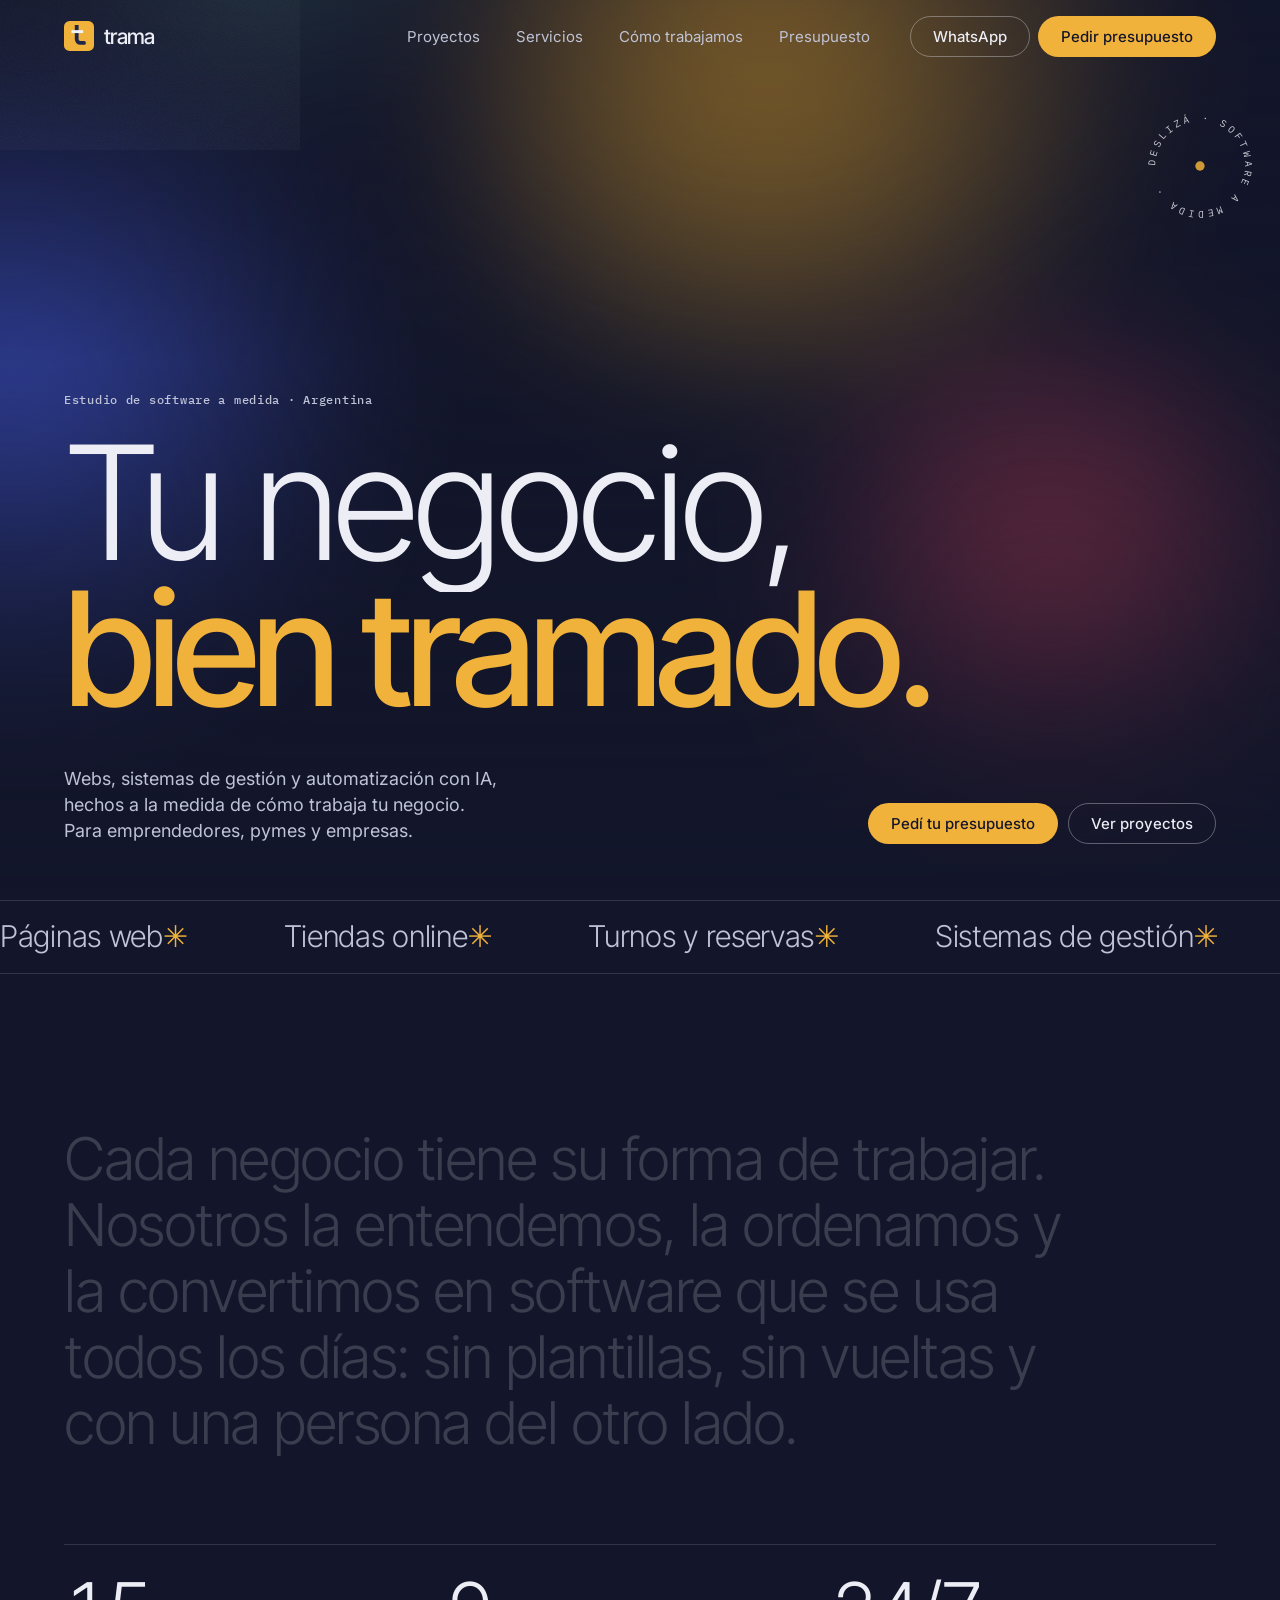
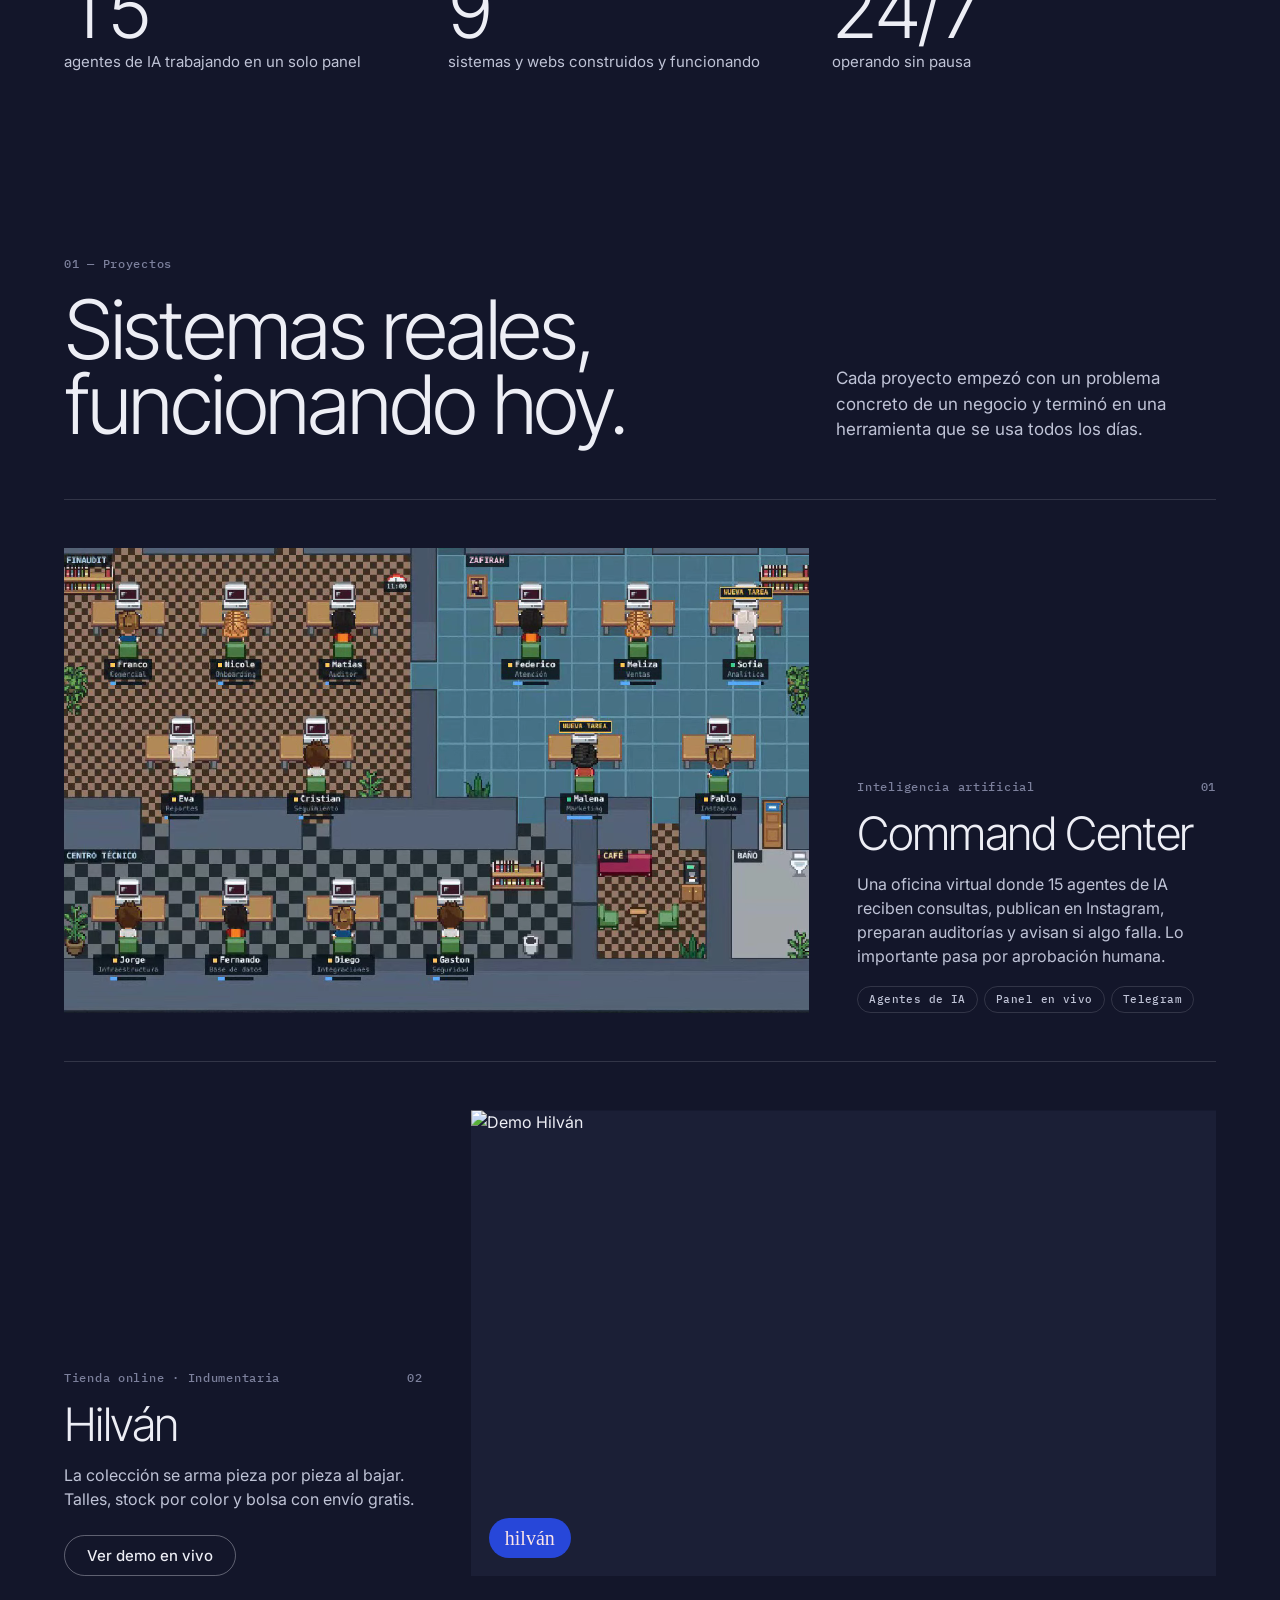
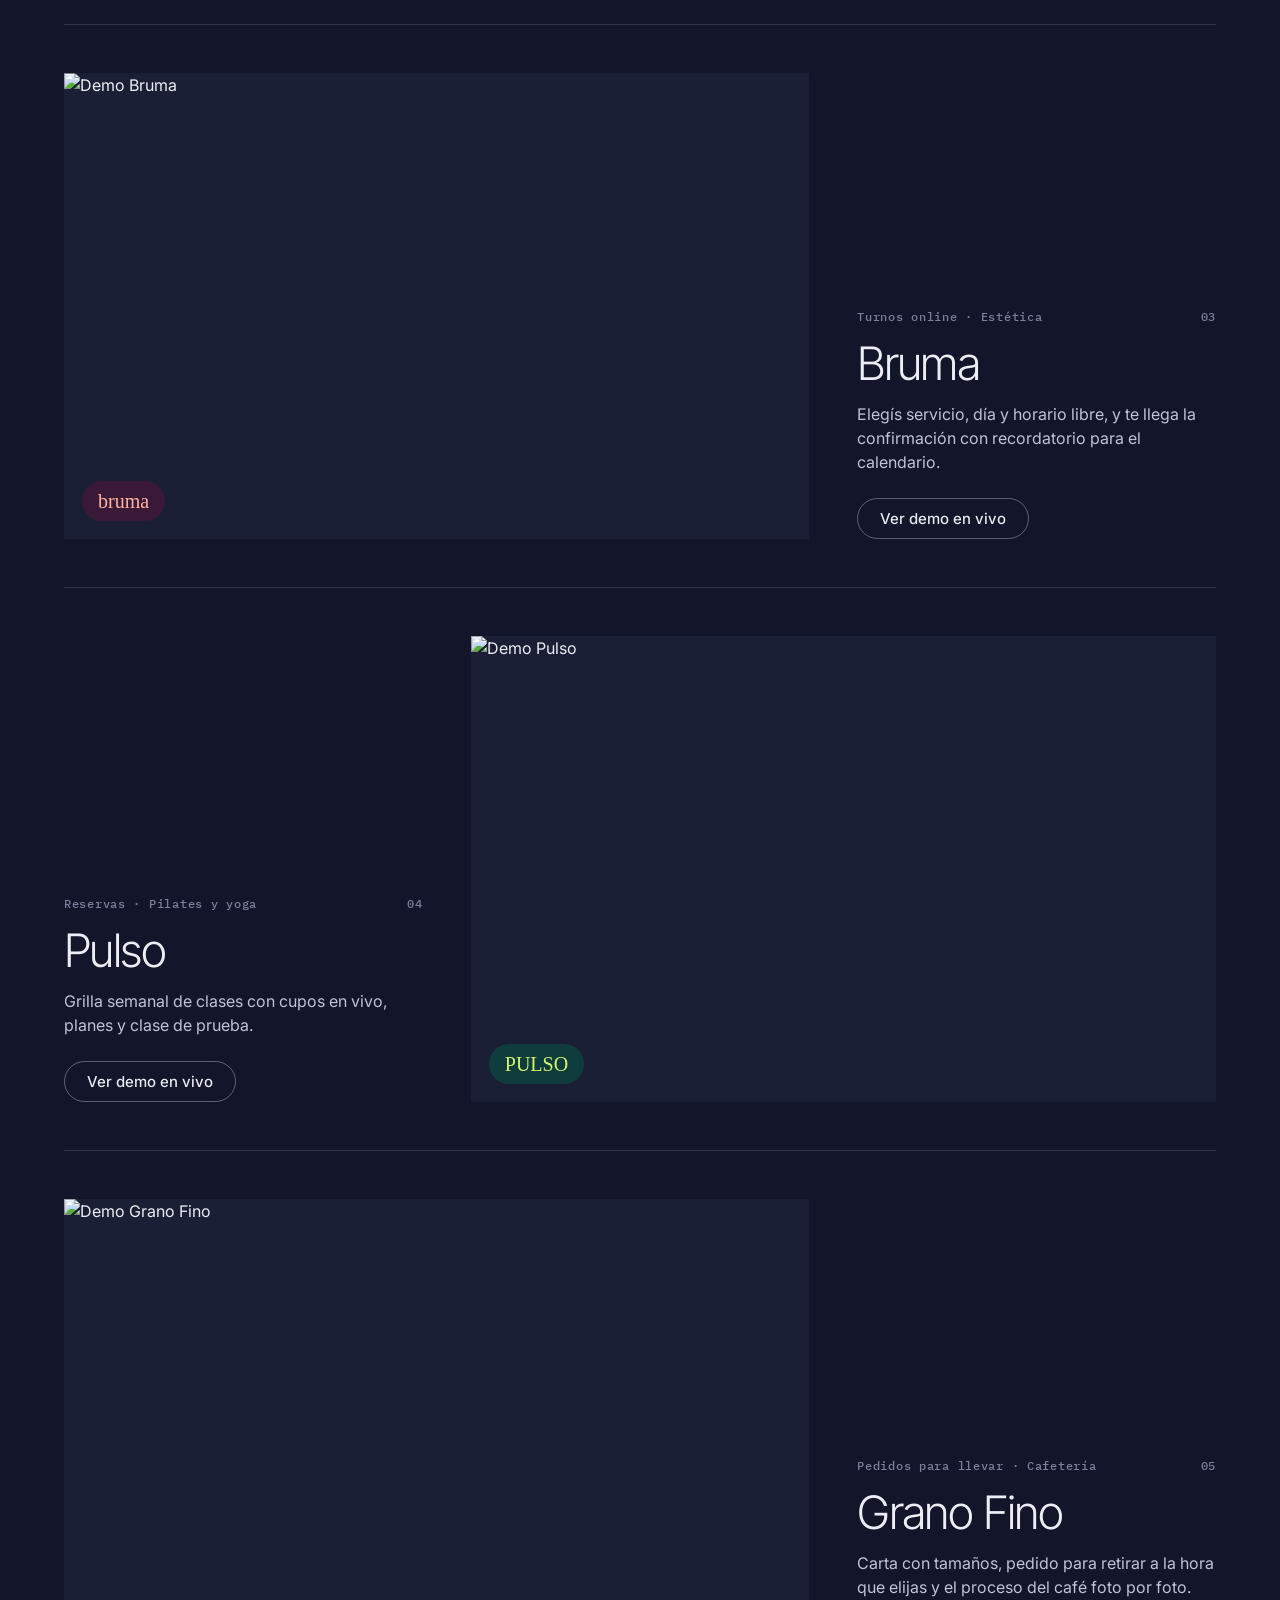
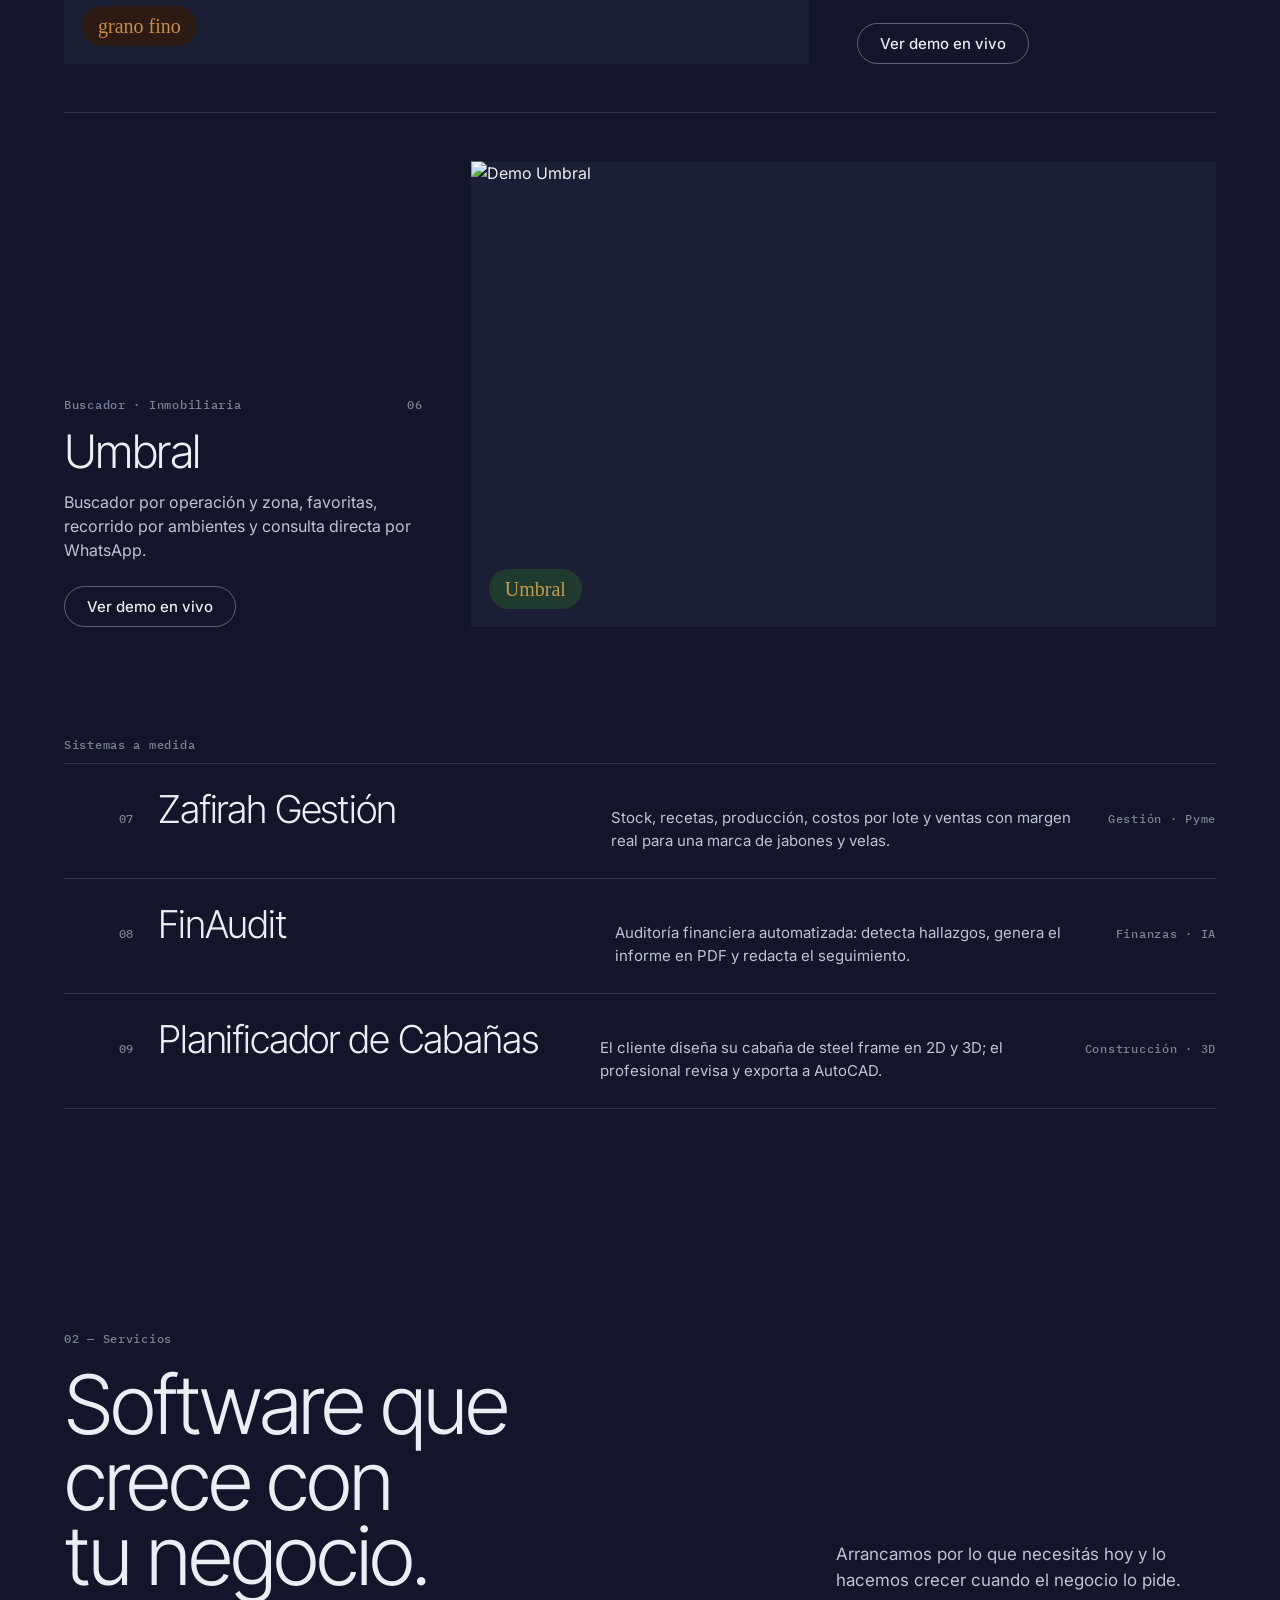
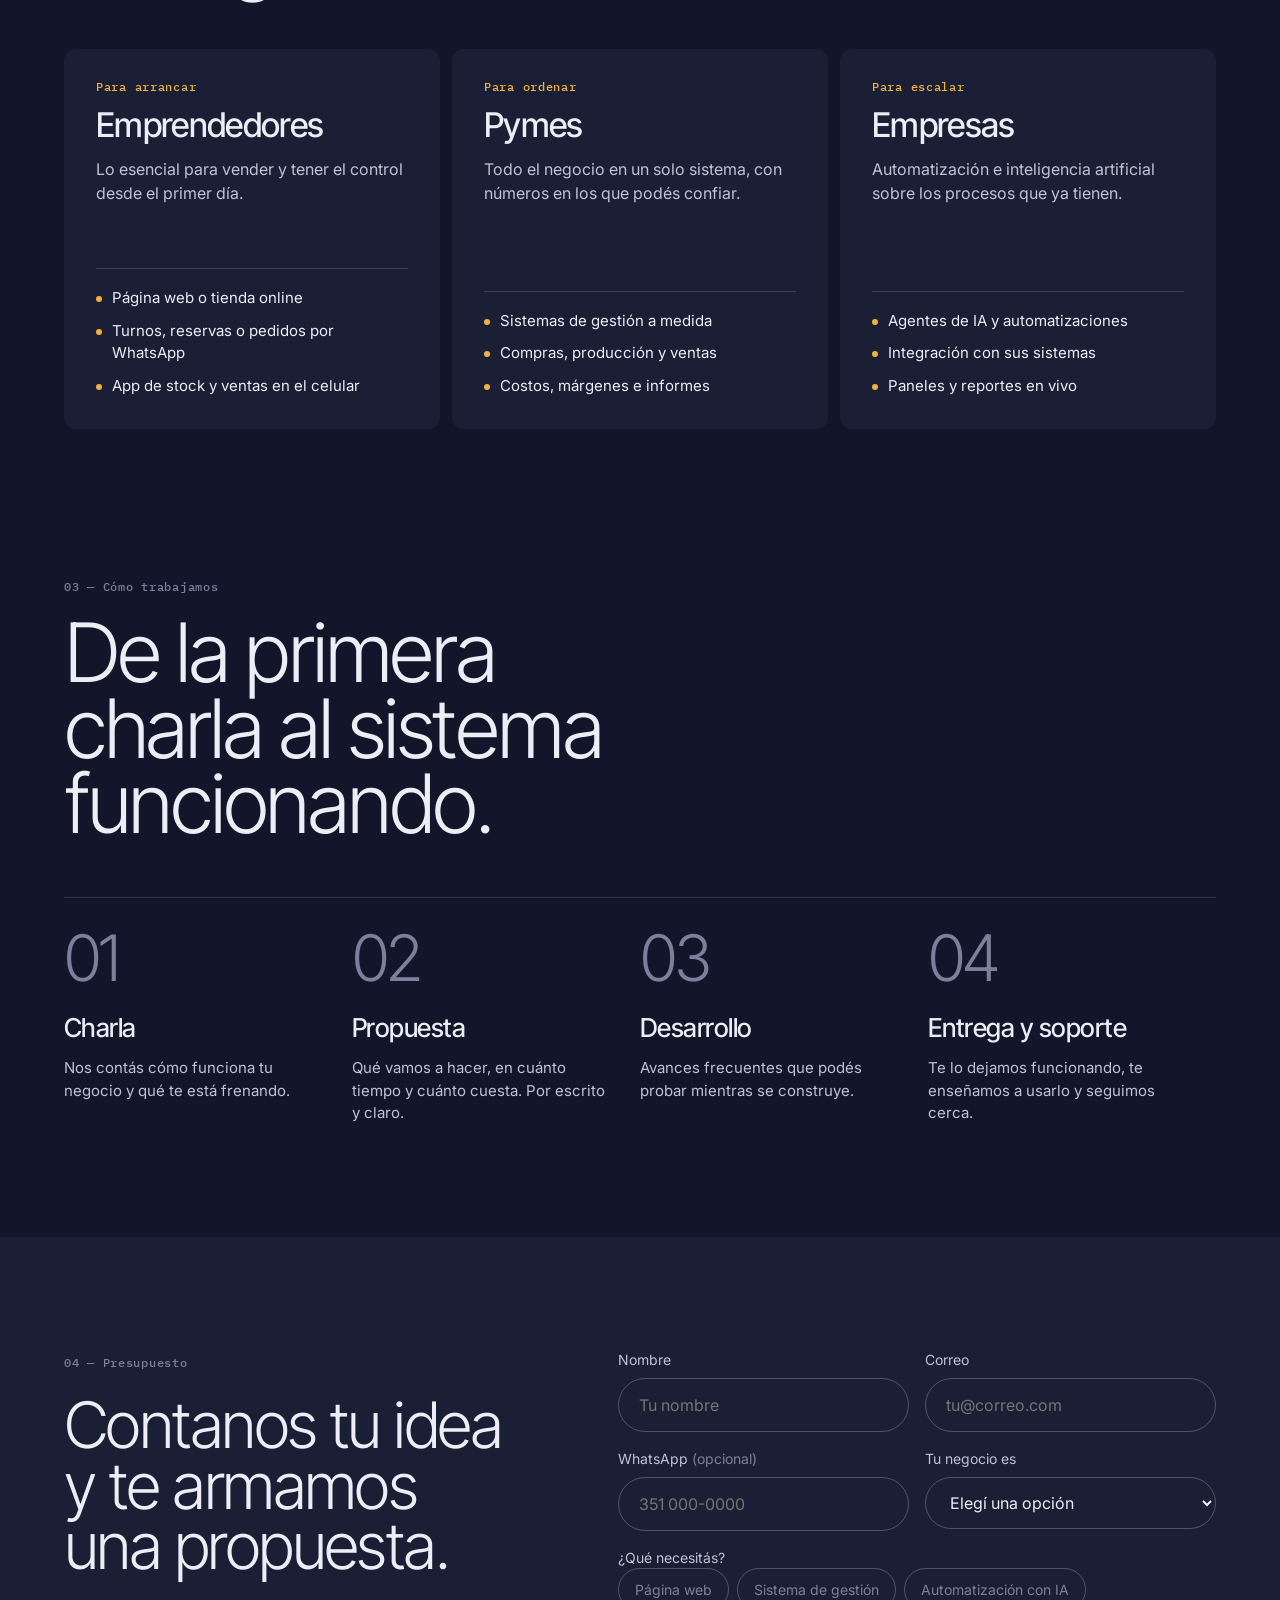
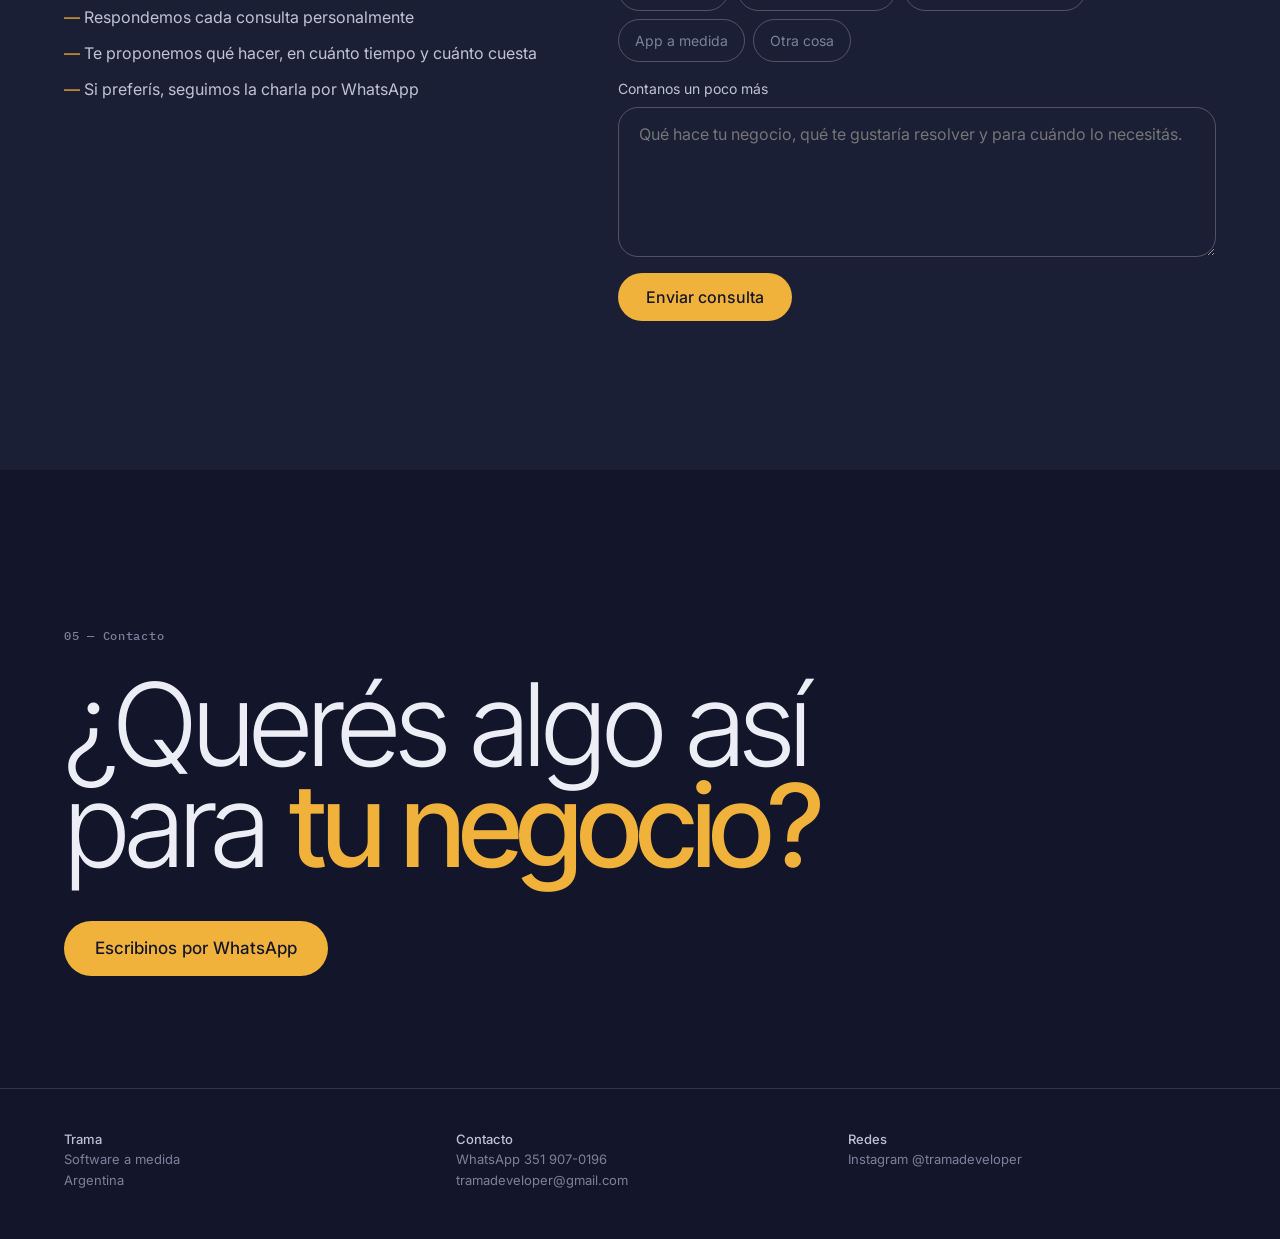
==== nueva/index.html @ 3abd878f "Vista previa del nuevo diseño en /nueva/ (Mercury + Monopo, colores de Trama) La web oficial no camb" ====
<!doctype html>
<html lang="es">
<head>
<meta charset="utf-8">
<meta name="viewport" content="width=device-width, initial-scale=1, viewport-fit=cover">
<meta name="robots" content="noindex">
<title>Trama · Software a medida</title>
<meta name="description" content="Trama: webs, sistemas de gestión y automatización con IA para emprendedores, pymes y empresas.">
<meta name="theme-color" content="#13162A">
<link rel="icon" href="data:image/svg+xml,%3Csvg xmlns='http://www.w3.org/2000/svg' viewBox='0 0 1080 1080'%3E%3Crect width='1080' height='1080' rx='200' fill='%2320264A'/%3E%3Cg transform='translate(270 140) scale(1.1)'%3E%3Cpath d='M108 0H232V472A58 58 0 0 0 290 530H410A62 62 0 0 1 410 654H290A182 182 0 0 1 108 472Z' fill='%23F2F3F7'/%3E%3Crect x='0' y='172' width='380' height='96' fill='%23F0B23A'/%3E%3C/g%3E%3C/svg%3E">
<link rel="preconnect" href="https://fonts.googleapis.com">
<link rel="preconnect" href="https://fonts.gstatic.com" crossorigin>
<link rel="preconnect" href="https://images.unsplash.com">
<link rel="stylesheet" href="https://fonts.googleapis.com/css2?family=Inter+Tight:wght@300..600&family=Inter:wght@400..600&family=IBM+Plex+Mono:wght@400;500&display=swap">
<style>
:root{
  --canvas:#13162A; --card:#1B1F36; --surface:#252A45; --hairline:rgba(237,238,245,.14);
  --ivory:#EDEEF5; --ash:#BFC3D6; --slate:#7C809C; --hilo:#F0B23A; --hilo-2:#FFD27A; --indigo:#20264A; --papel:#F2F3F7; --tinta:#12142A;
  --f-display:"Inter Tight","Inter",ui-sans-serif,system-ui,sans-serif;
  --f-texto:"Inter",ui-sans-serif,system-ui,sans-serif;
  --f-mono:"IBM Plex Mono",ui-monospace,Menlo,monospace;
  --glide:cubic-bezier(.19,1,.22,1);
  color-scheme:dark;
}
*{box-sizing:border-box}
html{scroll-behavior:smooth}
body{margin:0;background:var(--canvas);color:var(--ivory);font:400 16px/1.5 var(--f-texto);-webkit-font-smoothing:antialiased;overflow-x:hidden}
a{color:inherit}
img,video{display:block;max-width:100%}
h1,h2,h3{margin:0;font-family:var(--f-display);font-weight:300;letter-spacing:-.02em;text-wrap:balance}
p{margin:0}
.wrap{max-width:1200px;margin:0 auto;padding-inline:24px}
.mono{font:500 12px/1 var(--f-mono);letter-spacing:.06em;color:var(--slate)}
:focus-visible{outline:2px solid var(--hilo);outline-offset:4px;border-radius:6px}
::selection{background:var(--hilo);color:var(--tinta)}

/* botones */
.pill{display:inline-flex;align-items:center;gap:10px;border-radius:40px;padding:12px 22px;font:480 15px/1 var(--f-texto);text-decoration:none;border:1px solid transparent;transition:background .4s ease,color .4s ease,border-color .4s ease,letter-spacing .8s var(--glide)}
.pill:hover{letter-spacing:.02em}
.pill-hilo{background:var(--hilo);color:var(--tinta)}
.pill-hilo:hover{background:var(--hilo-2)}
.pill-ghost{border-color:rgba(237,238,245,.35);color:var(--ivory)}
.pill-ghost:hover{border-color:var(--ivory)}

/* barra */
.barra{position:fixed;inset:0 0 auto 0;z-index:40;transition:background .5s ease,backdrop-filter .5s ease}
.barra.solida{background:rgba(19,22,42,.72);backdrop-filter:blur(18px);-webkit-backdrop-filter:blur(18px);border-bottom:1px solid var(--hairline)}
.barra .wrap{display:flex;align-items:center;gap:24px;height:72px}
.logo{display:flex;align-items:center;gap:10px;text-decoration:none;font:500 21px/1 var(--f-display);letter-spacing:-.03em}
.logo svg{width:30px;height:30px}
.barra nav{display:flex;gap:4px;margin-left:auto}
.barra nav a{text-decoration:none;font:400 15px/1 var(--f-texto);padding:10px 16px;border-radius:40px;color:var(--ash);transition:color .3s,background .3s}
.barra nav a:hover{color:var(--ivory);background:rgba(237,238,245,.06)}
.barra .acc{display:flex;gap:8px}
@media (max-width:900px){.barra nav{display:none}.barra .acc{margin-left:auto}.barra .pill-ghost{display:none}}

/* héroe: luz líquida detrás de un título enorme */
.heroe{position:relative;min-height:100svh;display:flex;flex-direction:column;justify-content:flex-end;overflow:hidden;isolation:isolate}
.liquido{position:absolute;inset:-20%;z-index:-2;filter:blur(70px) saturate(1.15)}
.liquido i{position:absolute;border-radius:50%;mix-blend-mode:screen;will-change:transform}
.liquido .a{width:60vmax;height:60vmax;left:40%;top:-10%;background:radial-gradient(circle at 40% 40%,#F0B23A 0%,rgba(240,178,58,.0) 62%);animation:fluye1 22s ease-in-out infinite alternate}
.liquido .b{width:70vmax;height:70vmax;left:-10%;top:10%;background:radial-gradient(circle at 50% 50%,#3A4AA8 0%,rgba(58,74,168,0) 60%);animation:fluye2 26s ease-in-out infinite alternate}
.liquido .c{width:50vmax;height:50vmax;left:55%;top:35%;background:radial-gradient(circle at 50% 50%,#9A3B4F 0%,rgba(154,59,79,0) 62%);animation:fluye3 19s ease-in-out infinite alternate}
.liquido .d{width:40vmax;height:40vmax;left:15%;top:-15%;background:radial-gradient(circle,#7FC8B0 0%,rgba(127,200,176,0) 60%);opacity:.55;animation:fluye2 30s ease-in-out infinite alternate-reverse}
@keyframes fluye1{to{transform:translate(-18vw,14vh) scale(1.25) rotate(40deg)}}
@keyframes fluye2{to{transform:translate(16vw,-10vh) scale(.85) rotate(-30deg)}}
@keyframes fluye3{to{transform:translate(-22vw,-16vh) scale(1.3)}}
.heroe::before{content:"";position:absolute;inset:0;z-index:-1;background:linear-gradient(180deg,rgba(19,22,42,.55) 0%,rgba(19,22,42,.15) 40%,rgba(19,22,42,.95) 100%)}
.grano{position:absolute;inset:0;z-index:-1;opacity:.12;mix-blend-mode:overlay;pointer-events:none}
.heroe .wrap{width:100%;padding-bottom:56px}
.heroe h1{font-size:clamp(64px,12.4vw,196px);line-height:.86;letter-spacing:-.045em;font-weight:300}
.heroe h1 .ln{display:block;overflow:hidden;padding-bottom:.14em;margin-bottom:-.08em}
.heroe h1 .ln>span{display:block;transform:translateY(105%);animation:sube 1.4s var(--glide) forwards}
.heroe h1 .ln:nth-child(2)>span{animation-delay:.12s;font-weight:480;color:var(--hilo)}
@keyframes sube{to{transform:none}}
.heroe-pie{display:flex;justify-content:space-between;align-items:flex-end;gap:32px;margin-top:40px;flex-wrap:wrap;opacity:0;animation:aparece 1.2s var(--glide) .6s forwards}
@keyframes aparece{to{opacity:1}}
.heroe-pie p{max-width:440px;font-size:18px;line-height:1.45;color:var(--ash)}
.heroe-pie .acc{display:flex;gap:10px;flex-wrap:wrap}
.insignia{position:absolute;right:24px;top:110px;width:112px;height:112px;animation:gira 24s linear infinite;opacity:.85}
@keyframes gira{to{transform:rotate(360deg)}}
@media (max-width:700px){.insignia{width:84px;height:84px;top:92px}}

/* cinta */
.cinta{border-block:1px solid var(--hairline);overflow:hidden;white-space:nowrap;padding:20px 0}
.cinta div{display:inline-block;animation:corre 40s linear infinite}
.cinta span{font:300 30px/1 var(--f-display);color:var(--ash);margin-right:48px;letter-spacing:-.01em}
.cinta span i{font-style:normal;color:var(--hilo);margin-right:48px}
@keyframes corre{to{transform:translateX(-50%)}}

/* manifiesto: las palabras se encienden al bajar */
.manifiesto{padding:152px 0 112px}
.manifiesto p{font:300 clamp(32px,4.6vw,64px)/1.12 var(--f-display);letter-spacing:-.025em;max-width:1000px}
.manifiesto p span{color:rgba(237,238,245,.18);transition:color .6s ease}
.manifiesto p span.on{color:var(--ivory)}
.manifiesto p span.on.h{color:var(--hilo)}
.cifras{display:grid;grid-template-columns:repeat(3,minmax(0,1fr));margin-top:88px;border-top:1px solid var(--hairline)}
.cifra{padding:28px 24px 0 0}
.cifra b{display:block;font:300 clamp(48px,6vw,84px)/1 var(--f-display);letter-spacing:-.04em;font-variant-numeric:tabular-nums}
.cifra span{color:var(--ash);font-size:15px}
@media (max-width:640px){.cifras{grid-template-columns:minmax(0,1fr)}.cifra{padding:22px 0;border-bottom:1px solid var(--hairline)}}

/* encabezado de sección */
.cab{display:flex;justify-content:space-between;align-items:flex-end;gap:24px;flex-wrap:wrap;margin-bottom:56px}
.cab h2{font-size:clamp(44px,6.4vw,94px);line-height:.92;letter-spacing:-.04em;max-width:13ch}
.cab p{max-width:380px;color:var(--ash);font-size:17px}
.cab .mono{display:block;margin-bottom:22px}

/* proyectos: filas a todo el ancho */
.proyectos{padding:72px 0 40px}
.obra{display:grid;grid-template-columns:minmax(0,1.35fr) minmax(0,.65fr);gap:48px;align-items:end;padding:48px 0;border-top:1px solid var(--hairline);text-decoration:none}
.obra:nth-child(even){grid-template-columns:minmax(0,.65fr) minmax(0,1.35fr)}
.obra:nth-child(even) .media{order:2}
.media{position:relative;aspect-ratio:16/10;overflow:hidden;background:var(--card);clip-path:inset(0 0 100% 0);transition:clip-path 1.25s var(--glide)}
.media.dentro{clip-path:inset(0 0 0 0)}
.media img,.media video{width:100%;height:100%;object-fit:cover;transform:scale(1.15);transition:transform 1.6s var(--glide)}
.media.dentro img,.media.dentro video{transform:scale(1)}
.obra:hover .media img,.obra:hover .media video{transform:scale(1.04)}
.media .marca{position:absolute;left:18px;bottom:18px;padding:10px 16px;border-radius:40px;font-size:20px;line-height:1}
.ficha .mono{display:flex;justify-content:space-between;margin-bottom:18px}
.ficha h3{font-size:clamp(34px,3.6vw,54px);line-height:.98;letter-spacing:-.035em}
.ficha p{color:var(--ash);margin-top:16px;font-size:16px;max-width:38ch}
.ficha .pill{margin-top:24px}
.chips{display:flex;flex-wrap:wrap;gap:6px;margin-top:18px}
.chips span{font:500 11px/1 var(--f-mono);letter-spacing:.04em;color:var(--ash);border:1px solid var(--hairline);border-radius:40px;padding:7px 11px}
@media (max-width:860px){.obra,.obra:nth-child(even){grid-template-columns:minmax(0,1fr);gap:22px;padding:36px 0}.obra:nth-child(even) .media{order:0}}

.otros{padding:24px 0 112px}
.otros h3{font:500 12px/1 var(--f-mono);letter-spacing:.06em;color:var(--slate);margin-bottom:12px}
.linea{display:grid;grid-template-columns:70px minmax(0,1fr) minmax(0,1.1fr) auto;gap:24px;align-items:baseline;padding:26px 0;border-top:1px solid var(--hairline);transition:padding .8s var(--glide)}
.linea:last-child{border-bottom:1px solid var(--hairline)}
.linea:hover{padding-left:14px}
.linea b{font:300 clamp(26px,3vw,40px)/1 var(--f-display);letter-spacing:-.03em}
.linea p{color:var(--ash);font-size:15px}
.linea .mono{text-align:right;white-space:nowrap}
@media (max-width:760px){.linea{grid-template-columns:44px minmax(0,1fr)}.linea p{grid-column:2}.linea>.mono:last-child{grid-column:2;text-align:left}}

/* servicios: tarjetas grafito */
.servicios{padding:112px 0}
.tarjetas{display:grid;grid-template-columns:repeat(3,minmax(0,1fr));gap:12px}
.tarjeta{background:var(--card);border-radius:12px;padding:32px;display:flex;flex-direction:column;gap:14px;min-height:380px}
.tarjeta .mono{color:var(--hilo)}
.tarjeta h3{font-size:34px;font-weight:480;letter-spacing:-.02em;line-height:1.05}
.tarjeta p{color:var(--ash)}
.tarjeta ul{list-style:none;margin:auto 0 0;padding:18px 0 0;border-top:1px solid var(--hairline);display:flex;flex-direction:column;gap:10px;font-size:15px}
.tarjeta li{display:flex;gap:10px}
.tarjeta li::before{content:"";flex:none;width:6px;height:6px;margin-top:9px;border-radius:50%;background:var(--hilo)}
@media (max-width:900px){.tarjetas{grid-template-columns:minmax(0,1fr)}.tarjeta{min-height:0}}

/* proceso */
.proceso{padding:40px 0 112px}
.pasos{display:grid;grid-template-columns:repeat(4,minmax(0,1fr));border-top:1px solid var(--hairline);position:relative}
.pasos::before{content:"";position:absolute;left:0;top:-1px;height:1px;width:100%;background:var(--hilo);transform-origin:left;transform:scaleX(var(--p,0));transition:transform .2s linear}
.paso{padding:28px 24px 0 0}
.paso .n{font:300 64px/1 var(--f-display);color:var(--slate);letter-spacing:-.04em}
.paso h3{font-size:26px;font-weight:480;margin-top:18px;letter-spacing:-.02em}
.paso p{color:var(--ash);margin-top:10px;font-size:15px}
@media (max-width:900px){.pasos{grid-template-columns:repeat(2,minmax(0,1fr));row-gap:36px}}
@media (max-width:520px){.pasos{grid-template-columns:minmax(0,1fr)}}

/* presupuesto */
.presu{padding:112px 0;background:var(--card)}
.presu .wrap{display:grid;grid-template-columns:minmax(0,.9fr) minmax(0,1.1fr);gap:64px}
.presu ul{list-style:none;padding:0;margin:28px 0 0;display:flex;flex-direction:column;gap:12px;color:var(--ash)}
.presu li::before{content:"— ";color:var(--hilo)}
.form{display:flex;flex-direction:column;gap:16px}
.fila{display:grid;grid-template-columns:repeat(2,minmax(0,1fr));gap:16px}
.campo{display:flex;flex-direction:column;gap:8px;border:0;padding:0;margin:0}
.campo label,.campo legend{font-size:14px;color:var(--ash);padding:0}
.campo label span{color:var(--slate)}
.campo input,.campo select,.campo textarea{font:inherit;color:var(--ivory);background:transparent;border:1px solid rgba(237,238,245,.25);border-radius:32px;padding:14px 20px;transition:border-color .3s}
.campo textarea{border-radius:20px;resize:vertical}
.campo select option{color:#12142A}
.campo input:focus,.campo select:focus,.campo textarea:focus{outline:0;border-color:var(--hilo)}
[aria-invalid="true"]{border-color:#E8786B!important}
.opciones{display:flex;flex-wrap:wrap;gap:8px}
.op input{position:absolute;opacity:0;pointer-events:none}
.op span{display:inline-block;border:1px solid rgba(237,238,245,.25);border-radius:40px;padding:10px 16px;font-size:14px;cursor:pointer;transition:all .3s}
.op input:checked+span{background:var(--ivory);color:var(--tinta);border-color:var(--ivory)}
.op input:focus-visible+span{outline:2px solid var(--hilo);outline-offset:3px}
.trampa{position:absolute;left:-9999px}
.enviar{align-self:flex-start;border:0;cursor:pointer;font-size:16px;padding:16px 28px}
.estado{min-height:1.4em;font-size:15px}
.estado.ok{color:#8FD9A8}.estado.error{color:#E8786B}
@media (max-width:900px){.presu .wrap{grid-template-columns:minmax(0,1fr);gap:40px}.fila{grid-template-columns:minmax(0,1fr)}}

/* cierre y pie */
.cierre{padding:152px 0 112px;text-align:left}
.cierre h2{font-size:clamp(56px,9vw,150px);line-height:.88;letter-spacing:-.045em}
.cierre h2 span{color:var(--hilo);font-weight:480}
.cierre .pill{margin-top:44px;font-size:17px;padding:18px 30px}
.pie{border-top:1px solid var(--hairline);padding:40px 0 48px}
.pie .wrap{display:grid;grid-template-columns:repeat(3,minmax(0,1fr));gap:24px;font-size:13px;color:var(--slate);line-height:1.6}
.pie b{display:block;color:var(--ash);font-weight:500}
.pie a{text-decoration:none}
@media (max-width:700px){.pie .wrap{grid-template-columns:minmax(0,1fr)}}

/* aparición deslizada */
.rv{opacity:0;transform:translateY(36px);transition:opacity 1.25s var(--glide),transform 1.25s var(--glide)}
.rv.dentro{opacity:1;transform:none}
@media (prefers-reduced-motion:reduce){
  *,*::before{animation:none!important;transition:none!important}
  .heroe h1 .ln>span{transform:none}.heroe-pie{opacity:1}
  .rv{opacity:1;transform:none}.media{clip-path:none}.media img,.media video{transform:none}
  html{scroll-behavior:auto}
}
</style>
</head>
<body>

<header class="barra" id="barra">
  <div class="wrap">
    <a class="logo" href="#inicio" aria-label="Trama, inicio"><svg viewBox="0 0 1080 1080" aria-hidden="true"><rect width="1080" height="1080" rx="200" fill="#F0B23A"/><g transform="translate(270 140) scale(1.1)"><path d="M108 0H232V472A58 58 0 0 0 290 530H410A62 62 0 0 1 410 654H290A182 182 0 0 1 108 472Z" fill="#20264A"/><rect x="0" y="172" width="380" height="96" fill="#F2F3F7"/></g></svg>trama</a>
    <nav aria-label="Secciones"><a href="#proyectos">Proyectos</a><a href="#servicios">Servicios</a><a href="#proceso">Cómo trabajamos</a><a href="#presupuesto">Presupuesto</a></nav>
    <div class="acc"><a class="pill pill-ghost" href="https://wa.me/5493519070196?text=Hola%20Trama%2C%20quiero%20consultar%20por%20un%20proyecto" target="_blank" rel="noopener">WhatsApp</a><a class="pill pill-hilo" href="#presupuesto">Pedir presupuesto</a></div>
  </div>
</header>

<main id="inicio">
<section class="heroe" aria-label="Presentación">
  <div class="liquido" aria-hidden="true"><i class="b"></i><i class="a"></i><i class="c"></i><i class="d"></i></div>
  <svg class="grano" aria-hidden="true"><filter id="g"><feTurbulence type="fractalNoise" baseFrequency=".8" numOctaves="3" stitchTiles="stitch"/></filter><rect width="100%" height="100%" filter="url(#g)"/></svg>
  <svg class="insignia" viewBox="0 0 120 120" aria-hidden="true"><defs><path id="c" d="M60 60m-48 0a48 48 0 1 1 96 0a48 48 0 1 1-96 0"/></defs><text font-family="IBM Plex Mono,monospace" font-size="10.5" letter-spacing="3.2" fill="#EDEEF5"><textPath href="#c">DESLIZÁ · SOFTWARE A MEDIDA · </textPath></text><circle cx="60" cy="60" r="5" fill="#F0B23A"/></svg>
  <div class="wrap">
    <span class="mono" style="color:var(--ash)">Estudio de software a medida · Argentina</span>
    <h1 style="margin-top:24px"><span class="ln"><span>Tu negocio,</span></span><span class="ln"><span>bien tramado.</span></span></h1>
    <div class="heroe-pie">
      <p>Webs, sistemas de gestión y automatización con IA, hechos a la medida de cómo trabaja tu negocio. Para emprendedores, pymes y empresas.</p>
      <div class="acc"><a class="pill pill-hilo" href="#presupuesto">Pedí tu presupuesto</a><a class="pill pill-ghost" href="#proyectos">Ver proyectos</a></div>
    </div>
  </div>
</section>

<div class="cinta" aria-hidden="true"><div id="cinta"></div></div>

<section class="manifiesto">
  <div class="wrap">
    <p id="manifiesto">Cada negocio tiene su forma de trabajar. Nosotros la entendemos, la ordenamos y la convertimos en *software* que se usa *todos* *los* *días*: sin plantillas, sin vueltas y con una persona del otro lado.</p>
    <div class="cifras">
      <div class="cifra rv"><b data-n="15">15</b><span>agentes de IA trabajando en un solo panel</span></div>
      <div class="cifra rv"><b data-n="9">9</b><span>sistemas y webs construidos y funcionando</span></div>
      <div class="cifra rv"><b>24/7</b><span>operando sin pausa</span></div>
    </div>
  </div>
</section>

<section class="proyectos" id="proyectos">
  <div class="wrap">
    <div class="cab rv"><div><span class="mono">01 — Proyectos</span><h2>Sistemas reales, funcionando hoy.</h2></div><p>Cada proyecto empezó con un problema concreto de un negocio y terminó en una herramienta que se usa todos los días.</p></div>
    <div id="obras">
      <article class="obra">
        <div class="media"><video autoplay muted loop playsinline preload="metadata" poster="media/cc-poster.webp"><source src="media/command-center.webm" type="video/webm"><source src="media/command-center.mp4" type="video/mp4"></video></div>
        <div class="ficha rv"><div class="mono"><span>Inteligencia artificial</span><span>01</span></div><h3>Command Center</h3><p>Una oficina virtual donde 15 agentes de IA reciben consultas, publican en Instagram, preparan auditorías y avisan si algo falla. Lo importante pasa por aprobación humana.</p><div class="chips"><span>Agentes de IA</span><span>Panel en vivo</span><span>Telegram</span></div></div>
      </article>
    </div>
  </div>
</section>

<section class="otros">
  <div class="wrap">
    <h3>Sistemas a medida</h3>
    <div class="linea rv"><span class="mono">02</span><b>Zafirah Gestión</b><p>Stock, recetas, producción, costos por lote y ventas con margen real para una marca de jabones y velas.</p><span class="mono">Gestión · Pyme</span></div>
    <div class="linea rv"><span class="mono">03</span><b>FinAudit</b><p>Auditoría financiera automatizada: detecta hallazgos, genera el informe en PDF y redacta el seguimiento.</p><span class="mono">Finanzas · IA</span></div>
    <div class="linea rv"><span class="mono">04</span><b>Planificador de Cabañas</b><p>El cliente diseña su cabaña de steel frame en 2D y 3D; el profesional revisa y exporta a AutoCAD.</p><span class="mono">Construcción · 3D</span></div>
  </div>
</section>

<section class="servicios" id="servicios">
  <div class="wrap">
    <div class="cab rv"><div><span class="mono">02 — Servicios</span><h2>Software que crece con tu negocio.</h2></div><p>Arrancamos por lo que necesitás hoy y lo hacemos crecer cuando el negocio lo pide.</p></div>
    <div class="tarjetas">
      <div class="tarjeta rv"><span class="mono">Para arrancar</span><h3>Emprendedores</h3><p>Lo esencial para vender y tener el control desde el primer día.</p><ul><li>Página web o tienda online</li><li>Turnos, reservas o pedidos por WhatsApp</li><li>App de stock y ventas en el celular</li></ul></div>
      <div class="tarjeta rv"><span class="mono">Para ordenar</span><h3>Pymes</h3><p>Todo el negocio en un solo sistema, con números en los que podés confiar.</p><ul><li>Sistemas de gestión a medida</li><li>Compras, producción y ventas</li><li>Costos, márgenes e informes</li></ul></div>
      <div class="tarjeta rv"><span class="mono">Para escalar</span><h3>Empresas</h3><p>Automatización e inteligencia artificial sobre los procesos que ya tienen.</p><ul><li>Agentes de IA y automatizaciones</li><li>Integración con sus sistemas</li><li>Paneles y reportes en vivo</li></ul></div>
    </div>
  </div>
</section>

<section class="proceso" id="proceso">
  <div class="wrap">
    <div class="cab rv"><div><span class="mono">03 — Cómo trabajamos</span><h2>De la primera charla al sistema funcionando.</h2></div></div>
    <div class="pasos" id="pasos">
      <div class="paso rv"><span class="n">01</span><h3>Charla</h3><p>Nos contás cómo funciona tu negocio y qué te está frenando.</p></div>
      <div class="paso rv"><span class="n">02</span><h3>Propuesta</h3><p>Qué vamos a hacer, en cuánto tiempo y cuánto cuesta. Por escrito y claro.</p></div>
      <div class="paso rv"><span class="n">03</span><h3>Desarrollo</h3><p>Avances frecuentes que podés probar mientras se construye.</p></div>
      <div class="paso rv"><span class="n">04</span><h3>Entrega y soporte</h3><p>Te lo dejamos funcionando, te enseñamos a usarlo y seguimos cerca.</p></div>
    </div>
  </div>
</section>

<section class="presu" id="presupuesto">
  <div class="wrap">
    <div class="rv">
      <span class="mono">04 — Presupuesto</span>
      <h2 style="font-size:clamp(40px,5vw,72px);line-height:.95;letter-spacing:-.04em;margin-top:22px">Contanos tu idea y te armamos una propuesta.</h2>
      <ul><li>Respondemos cada consulta personalmente</li><li>Te proponemos qué hacer, en cuánto tiempo y cuánto cuesta</li><li>Si preferís, seguimos la charla por WhatsApp</li></ul>
    </div>
    <form class="form rv" id="form-presupuesto" name="presupuesto" method="POST" action="/" data-netlify="true" netlify-honeypot="sitio-web" novalidate>
      <input type="hidden" name="form-name" value="presupuesto">
      <p class="trampa" aria-hidden="true"><label>No completar <input name="sitio-web" tabindex="-1" autocomplete="off"></label></p>
      <input type="hidden" name="subject" value="Nueva consulta desde la web de Trama">
      <div class="fila">
        <div class="campo"><label for="f-nombre">Nombre</label><input id="f-nombre" name="nombre" autocomplete="name" required placeholder="Tu nombre"></div>
        <div class="campo"><label for="f-email">Correo</label><input id="f-email" name="email" type="email" autocomplete="email" required placeholder="tu@correo.com"></div>
      </div>
      <div class="fila">
        <div class="campo"><label for="f-tel">WhatsApp <span>(opcional)</span></label><input id="f-tel" name="whatsapp" type="tel" autocomplete="tel" placeholder="351 000-0000"></div>
        <div class="campo"><label for="f-negocio">Tu negocio es</label><select id="f-negocio" name="tipo-de-negocio" required><option value="" disabled selected>Elegí una opción</option><option>Emprendimiento</option><option>Pyme</option><option>Empresa</option><option>Otro</option></select></div>
      </div>
      <fieldset class="campo"><legend>¿Qué necesitás?</legend>
        <div class="opciones">
          <label class="op"><input type="checkbox" name="necesita" value="Página web"><span>Página web</span></label>
          <label class="op"><input type="checkbox" name="necesita" value="Sistema de gestión"><span>Sistema de gestión</span></label>
          <label class="op"><input type="checkbox" name="necesita" value="Automatización con IA"><span>Automatización con IA</span></label>
          <label class="op"><input type="checkbox" name="necesita" value="App a medida"><span>App a medida</span></label>
          <label class="op"><input type="checkbox" name="necesita" value="Otra cosa"><span>Otra cosa</span></label>
        </div>
      </fieldset>
      <div class="campo"><label for="f-msg">Contanos un poco más</label><textarea id="f-msg" name="mensaje" rows="5" required placeholder="Qué hace tu negocio, qué te gustaría resolver y para cuándo lo necesitás."></textarea></div>
      <button class="pill pill-hilo enviar" type="submit">Enviar consulta</button>
      <p class="estado" id="f-estado" role="status" aria-live="polite"></p>
    </form>
  </div>
</section>

<section class="cierre">
  <div class="wrap">
    <span class="mono">05 — Contacto</span>
    <h2 class="rv" style="margin-top:28px">¿Querés algo así<br>para <span>tu negocio?</span></h2>
    <a class="pill pill-hilo rv" href="https://wa.me/5493519070196?text=Hola%20Trama%2C%20quiero%20consultar%20por%20un%20proyecto" target="_blank" rel="noopener">Escribinos por WhatsApp</a>
  </div>
</section>
</main>

<footer class="pie">
  <div class="wrap">
    <div><b>Trama</b>Software a medida<br>Argentina</div>
    <div><b>Contacto</b><a href="https://wa.me/5493519070196" target="_blank" rel="noopener">WhatsApp 351 907-0196</a><br><a href="mailto:tramadeveloper@gmail.com">tramadeveloper@gmail.com</a></div>
    <div><b>Redes</b><a href="https://www.instagram.com/tramadeveloper/" target="_blank" rel="noopener">Instagram @tramadeveloper</a></div>
  </div>
</footer>

<script>
(function(){
  var reduce=matchMedia('(prefers-reduced-motion: reduce)').matches;
  function $(s){return document.querySelector(s)}
  function U(id,w){return 'https://images.unsplash.com/photo-'+id+'?auto=format&fit=crop&w='+(w||1400)+'&q=78'}

  /* barra translúcida al bajar */
  var barra=$('#barra');addEventListener('scroll',function(){barra.classList.toggle('solida',scrollY>40)},{passive:true});

  /* cinta */
  var items=['Páginas web','Tiendas online','Turnos y reservas','Sistemas de gestión','Automatización con IA','Agentes inteligentes','Apps a medida'],t='';
  for(var k=0;k<2;k++)items.forEach(function(x){t+='<span>'+x+'<i>✳</i></span>'});$('#cinta').innerHTML=t;

  /* demos como filas de proyecto */
  var D=[
    ['ropa','Hilván','Tienda online · Indumentaria','La colección se arma pieza por pieza al bajar. Talles, stock por color y bolsa con envío gratis.','1490481651871-ab68de25d43d','hilván','#2747D9','#FBE4E7','Syne'],
    ['turnos','Bruma','Turnos online · Estética','Elegís servicio, día y horario libre, y te llega la confirmación con recordatorio para el calendario.','1634449571010-02389ed0f9b0','bruma','#3A1838','#FFB59E','Young Serif'],
    ['estudio','Pulso','Reservas · Pilates y yoga','Grilla semanal de clases con cupos en vivo, planes y clase de prueba.','1747239069226-55382c570116','PULSO','#0F3D3E','#D7F36B','Unbounded'],
    ['cafe','Grano Fino','Pedidos para llevar · Cafetería','Carta con tamaños, pedido para retirar a la hora que elijas y el proceso del café foto por foto.','1596018589878-217d8603c4c6','grano fino','#2B1B14','#C98B4A','Bagel Fat One'],
    ['inmobiliaria','Umbral','Buscador · Inmobiliaria','Buscador por operación y zona, favoritas, recorrido por ambientes y consulta directa por WhatsApp.','1748063578185-3d68121b11ff','Umbral','#1F3A2E','#C59B4A','DM Serif Display']];
  var obras=$('#obras');
  D.forEach(function(d,i){var a=document.createElement('a');a.className='obra';a.href='../muestras/'+d[0]+'/';a.target='_blank';a.rel='noopener';
    a.innerHTML='<div class="media"><img src="'+U(d[4],1400)+'" alt="Demo '+d[1]+'" loading="lazy"><span class="marca" style="background:'+d[6]+';color:'+d[7]+';font-family:\''+d[8]+'\',serif">'+d[5]+'</span></div>'+
      '<div class="ficha rv"><div class="mono"><span>'+d[2]+'</span><span>'+('0'+(i+2)).slice(-2)+'</span></div><h3>'+d[1]+'</h3><p>'+d[3]+'</p><span class="pill pill-ghost">Ver demo en vivo</span></div>';
    obras.appendChild(a);});
  /* numeración: la lista de sistemas sigue después de las demos */
  [].forEach.call(document.querySelectorAll('.otros .linea > .mono:first-child'),function(m,i){m.textContent=('0'+(D.length+2+i)).slice(-2)});

  /* manifiesto: palabra por palabra */
  var man=$('#manifiesto');
  man.innerHTML=man.textContent.split(' ').map(function(w){var h=w.indexOf('*')>-1;return '<span'+(h?' data-h':'')+'>'+w.replace(/\*/g,'')+'</span>'}).join(' ');
  var palabras=[].slice.call(man.querySelectorAll('span'));
  palabras.forEach(function(s){if(s.hasAttribute('data-h'))s.classList.add('h')});
  var pasos=$('#pasos');
  function alBajar(){
    var r=man.getBoundingClientRect(),p=(innerHeight*.85-r.top)/(r.height+innerHeight*.35);p=Math.max(0,Math.min(1,p));
    var n=Math.round(p*palabras.length);palabras.forEach(function(s,i){s.classList.toggle('on',i<n)});
    var q=pasos.getBoundingClientRect(),v=(innerHeight*.9-q.top)/(q.height+innerHeight*.4);pasos.style.setProperty('--p',Math.max(0,Math.min(1,v)).toFixed(3));
  }
  if(reduce)palabras.forEach(function(s){s.classList.add('on')});else{addEventListener('scroll',alBajar,{passive:true});alBajar();}

  /* apariciones deslizadas */
  var obs=[].slice.call(document.querySelectorAll('.rv,.media'));
  if(reduce||!('IntersectionObserver' in window))obs.forEach(function(e){e.classList.add('dentro')});
  else{var io=new IntersectionObserver(function(es){es.forEach(function(e){if(e.isIntersecting){e.target.classList.add('dentro');io.unobserve(e.target)}})},{rootMargin:'0px 0px -10% 0px'});obs.forEach(function(e){io.observe(e)});}

  /* contador de cifras */
  if(!reduce&&'IntersectionObserver' in window){var io2=new IntersectionObserver(function(es){es.forEach(function(e){if(!e.isIntersecting)return;io2.unobserve(e.target);var el=e.target,fin=+el.dataset.n,t0=performance.now();(function paso(t){var k=Math.min(1,(t-t0)/1400);el.textContent=Math.round(fin*(1-Math.pow(1-k,3)));if(k<1)requestAnimationFrame(paso)})(t0)})});[].forEach.call(document.querySelectorAll('[data-n]'),function(e){io2.observe(e)})}

  /* video quieto si se pidió menos movimiento */
  var v=document.querySelector('video');if(v&&reduce){v.removeAttribute('autoplay');v.pause()}

  /* formulario (formularios de Netlify) */
  var fm=$('#form-presupuesto'),est=$('#f-estado');
  fm.addEventListener('submit',function(e){e.preventDefault();
    var req=[].slice.call(fm.querySelectorAll('[required]')),primero=null;
    req.forEach(function(el){var mal=!el.value.trim()||(el.type==='email'&&!/^\S+@\S+\.\S+$/.test(el.value));el.setAttribute('aria-invalid',mal?'true':'false');if(mal&&!primero)primero=el});
    if(primero){est.className='estado error';est.textContent='Revisá los campos marcados: nombre, correo válido, tipo de negocio y mensaje.';primero.focus();return}
    var btn=fm.querySelector('.enviar');btn.disabled=true;est.className='estado';est.textContent='Enviando…';
    fetch('/',{method:'POST',headers:{'Content-Type':'application/x-www-form-urlencoded'},body:new URLSearchParams(new FormData(fm)).toString()})
      .then(function(r){if(!r.ok)throw new Error(r.status);fm.reset();est.className='estado ok';est.textContent='¡Gracias! Recibimos tu consulta y te respondemos por correo a la brevedad.'})
      .catch(function(){est.className='estado error';est.textContent='No se pudo enviar. Probá de nuevo en un rato o escribinos por WhatsApp al 351 907-0196.'})
      .then(function(){btn.disabled=false});});
  fm.addEventListener('input',function(e){if(e.target.getAttribute('aria-invalid')==='true'&&e.target.value.trim())e.target.setAttribute('aria-invalid','false')});
})();
</script>
</body>
</html>
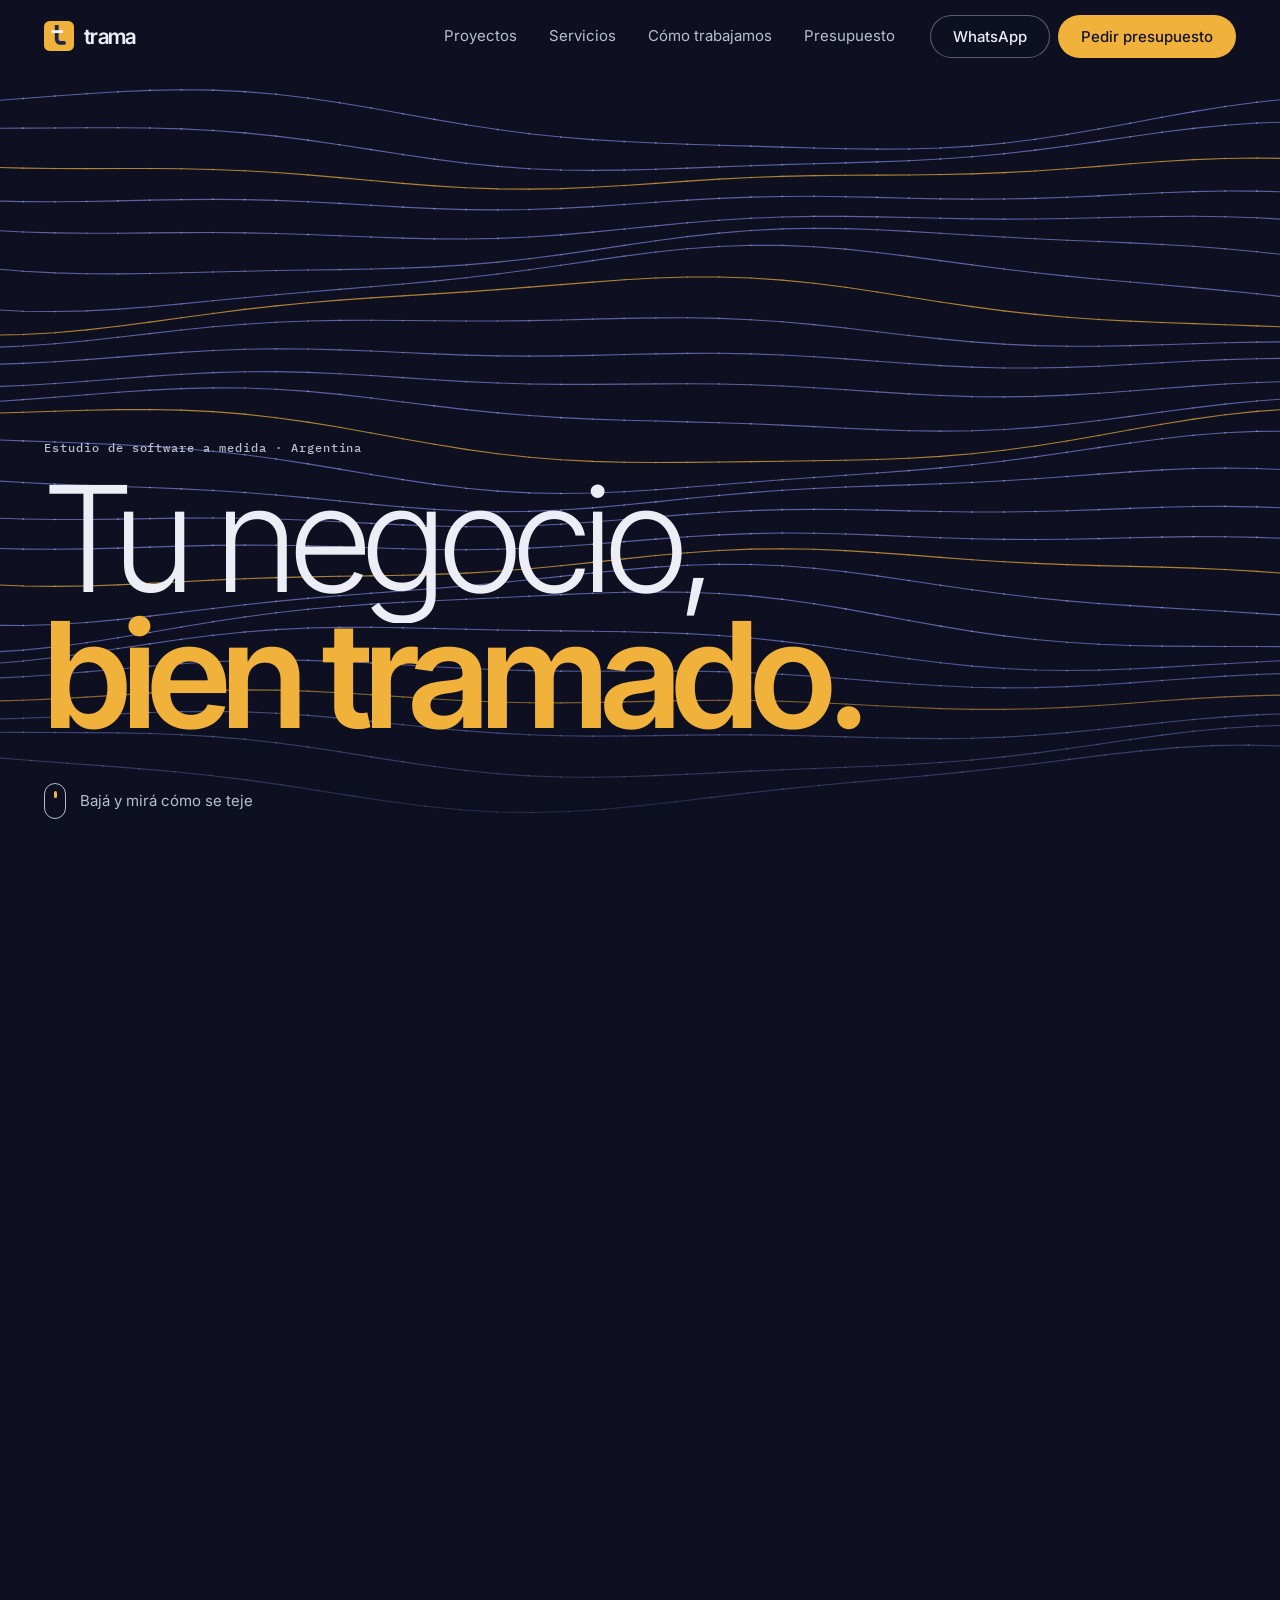
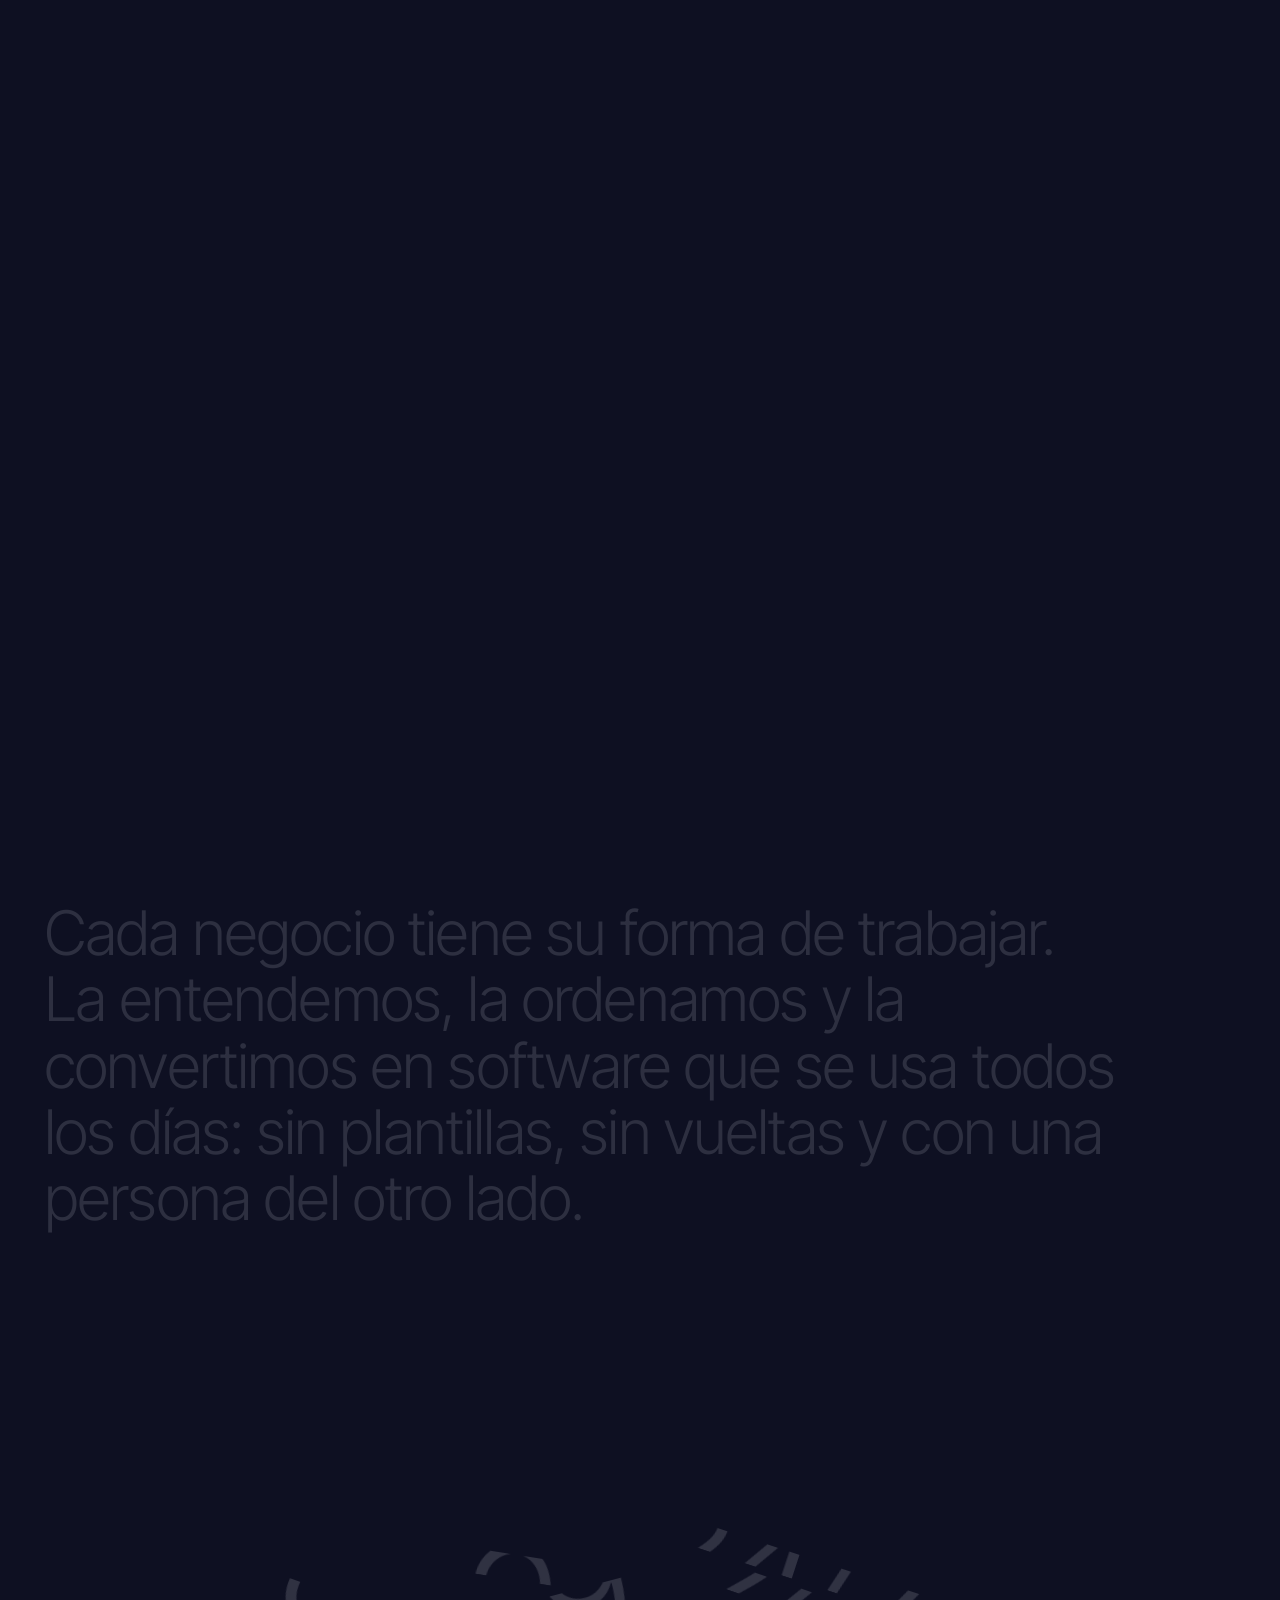
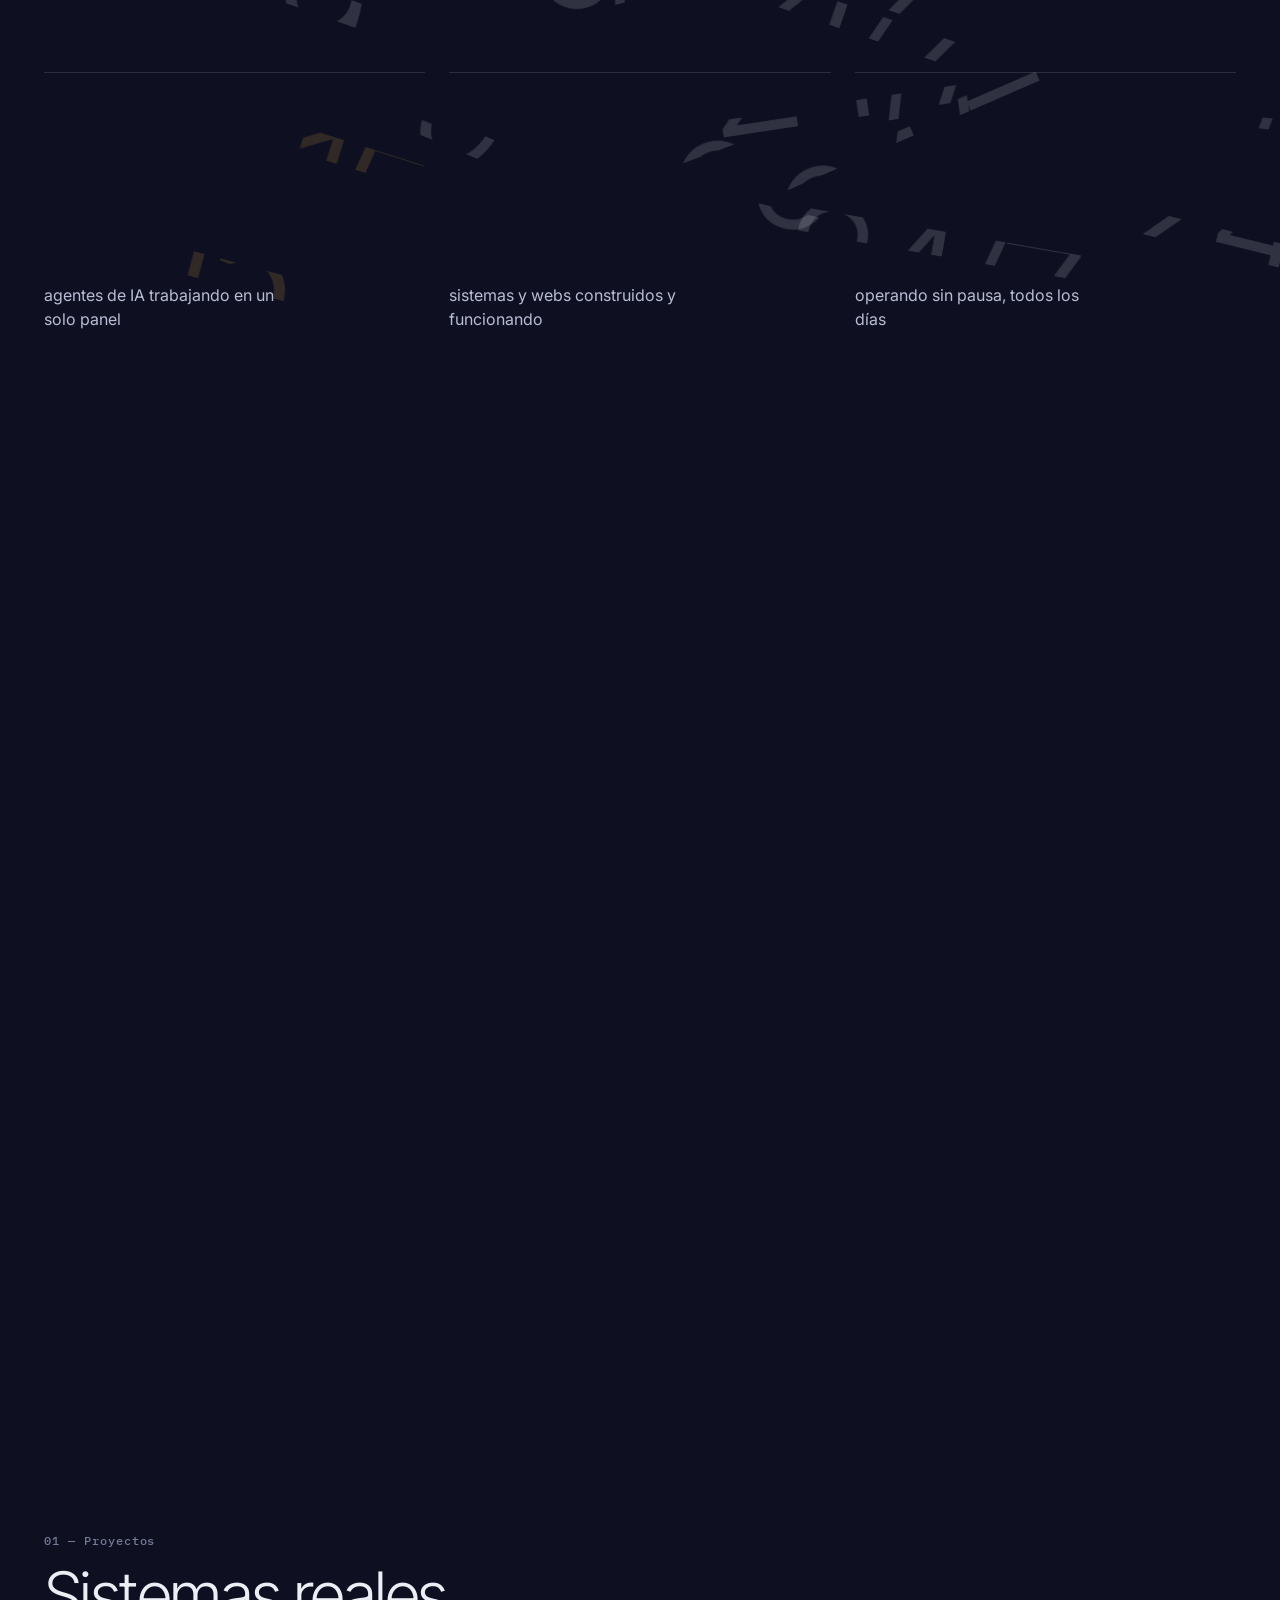
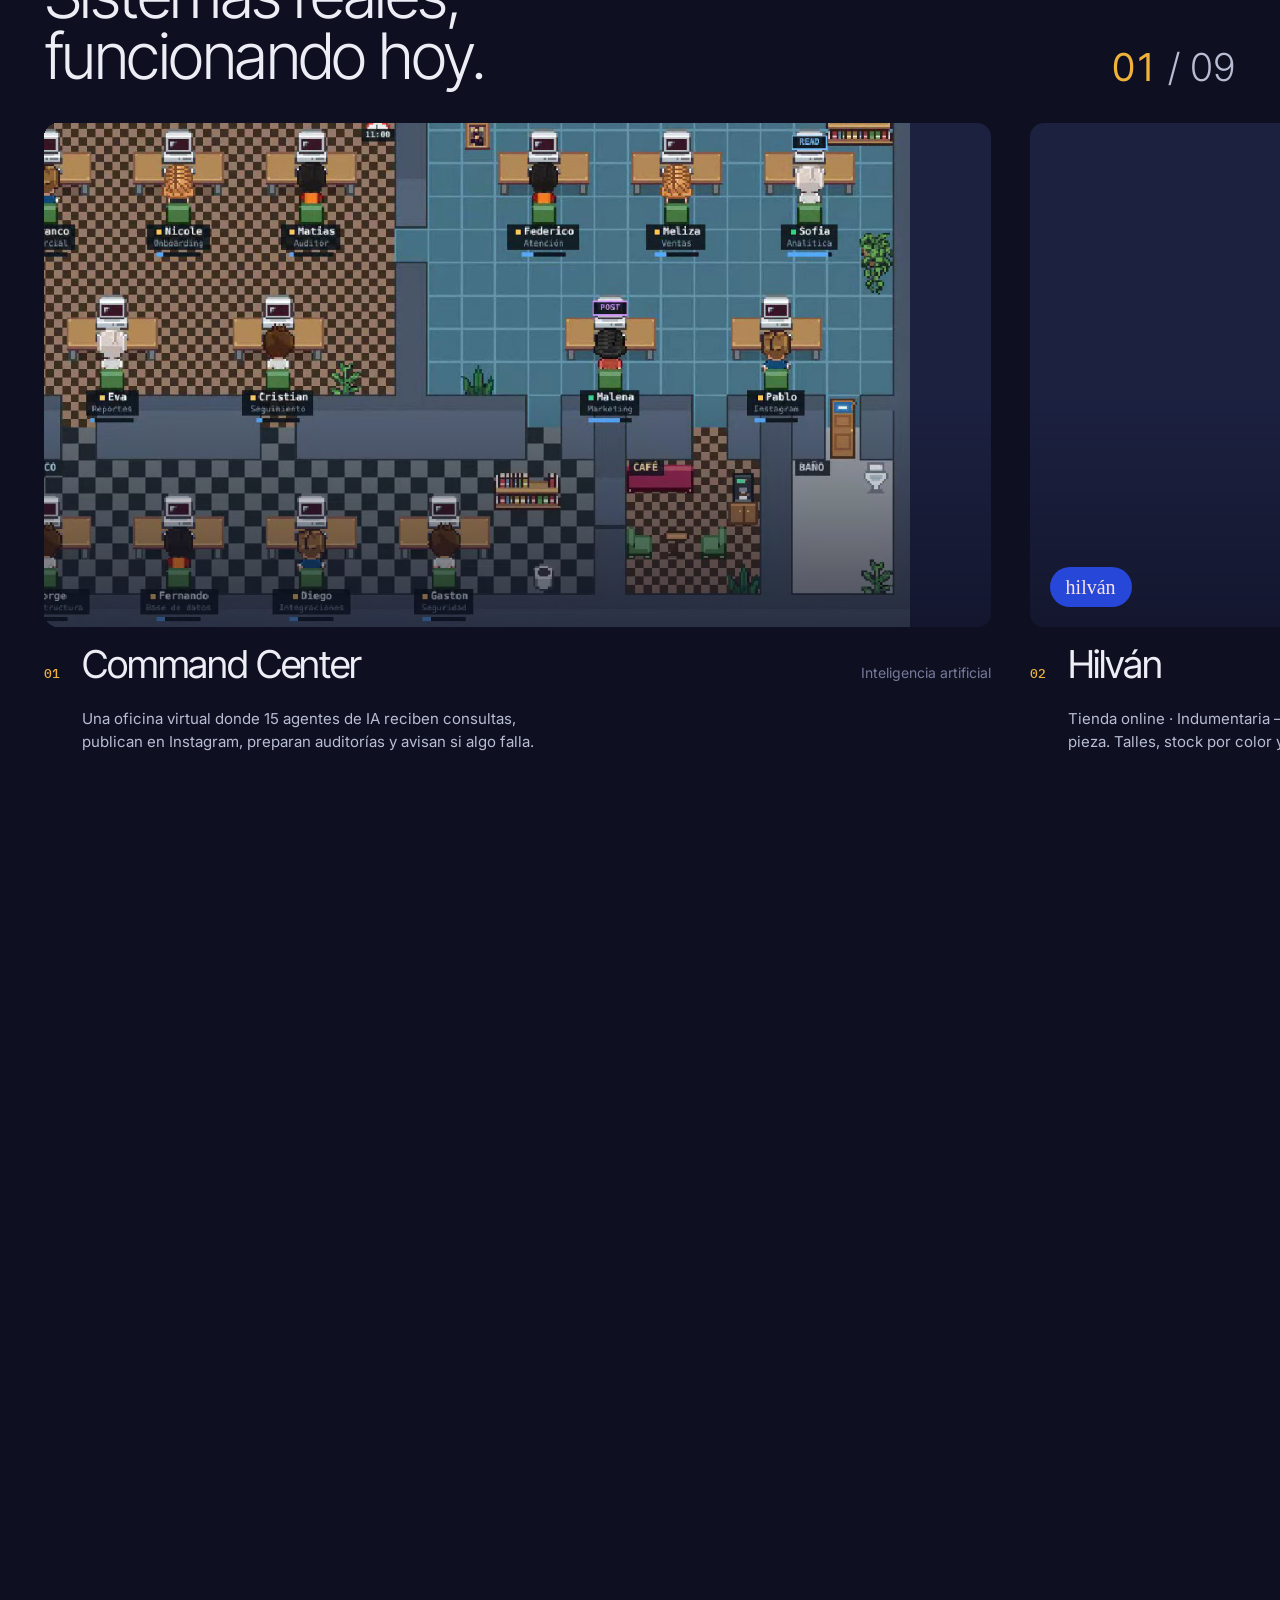
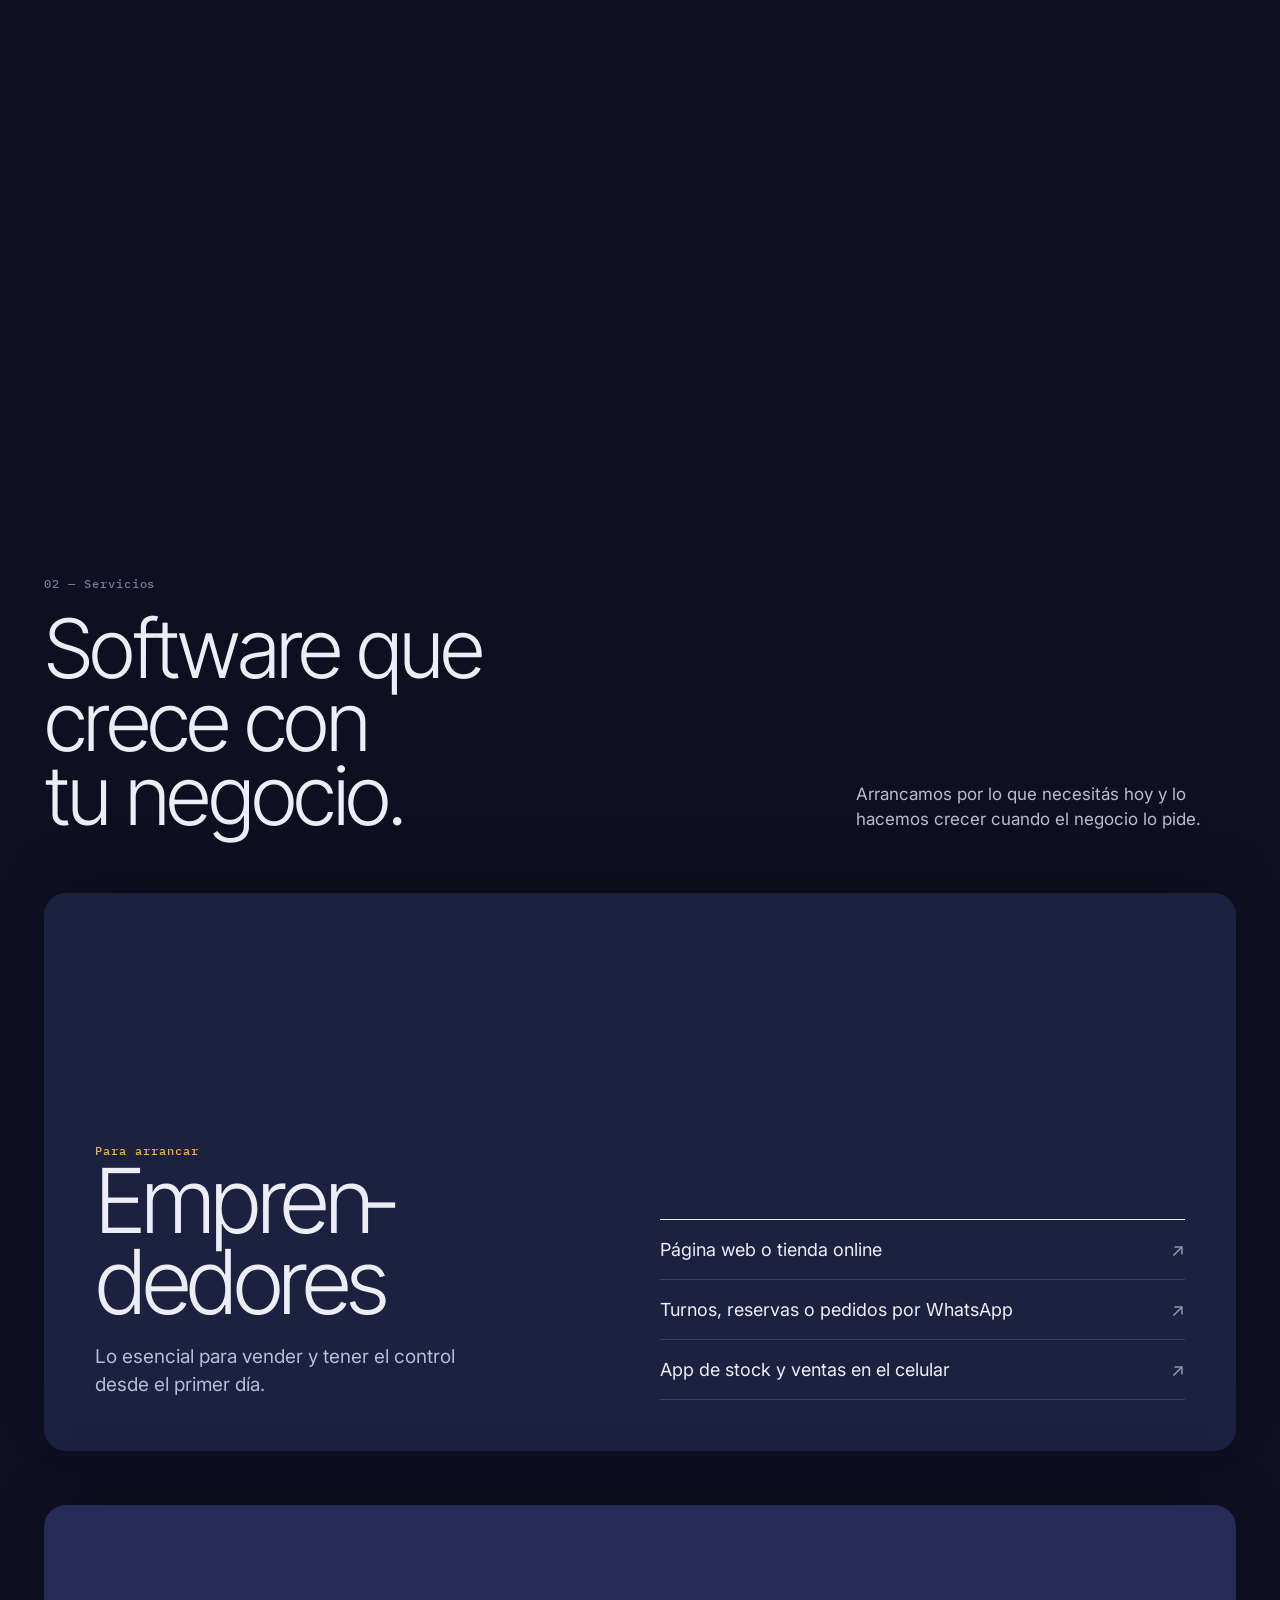
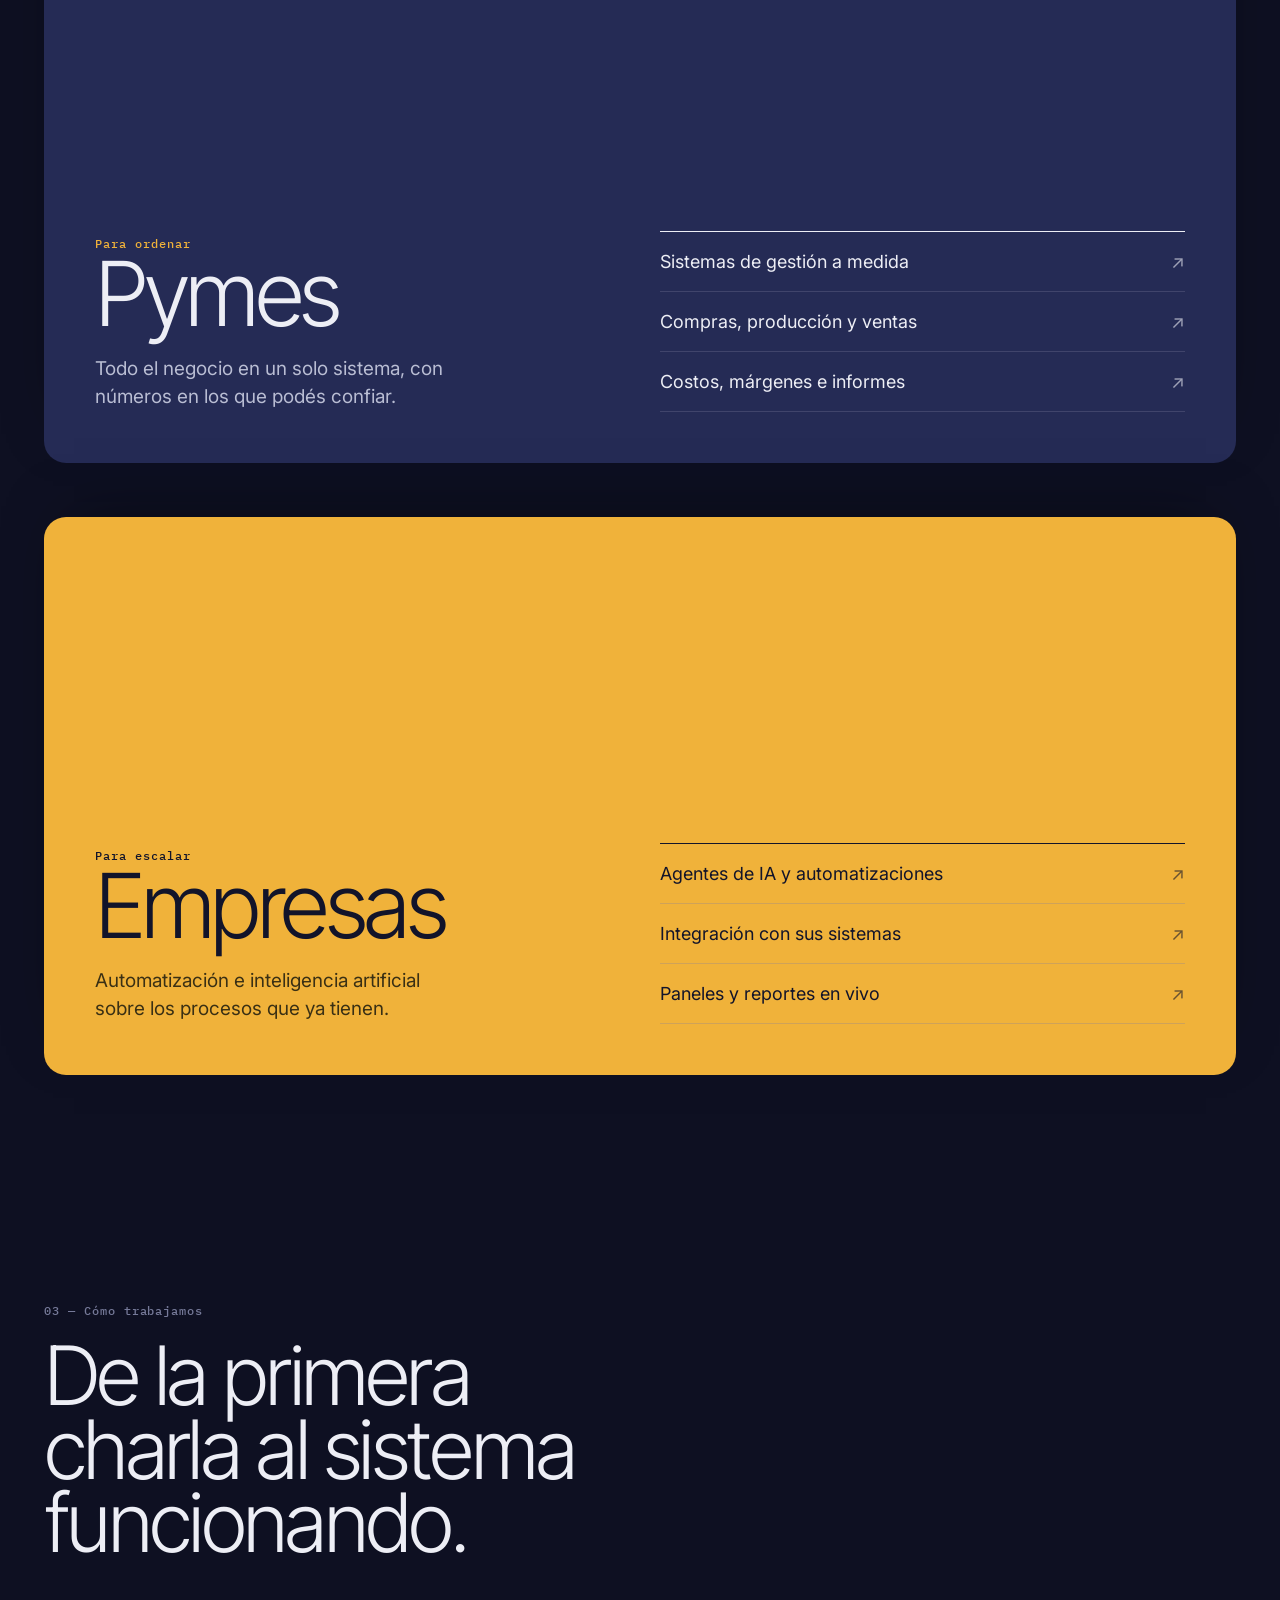
==== commit 2cb79c4e: "Vista previa B: web inmersiva en /nueva/ Hilos que se tejen en la t, cifras que se arman, galería ho" ====
--- a/nueva/index.html
+++ b/nueva/index.html
@@ -6,16 +6,16 @@
 <meta name="robots" content="noindex">
 <title>Trama · Software a medida</title>
 <meta name="description" content="Trama: webs, sistemas de gestión y automatización con IA para emprendedores, pymes y empresas.">
-<meta name="theme-color" content="#13162A">
+<meta name="theme-color" content="#0E1022">
 <link rel="icon" href="data:image/svg+xml,%3Csvg xmlns='http://www.w3.org/2000/svg' viewBox='0 0 1080 1080'%3E%3Crect width='1080' height='1080' rx='200' fill='%2320264A'/%3E%3Cg transform='translate(270 140) scale(1.1)'%3E%3Cpath d='M108 0H232V472A58 58 0 0 0 290 530H410A62 62 0 0 1 410 654H290A182 182 0 0 1 108 472Z' fill='%23F2F3F7'/%3E%3Crect x='0' y='172' width='380' height='96' fill='%23F0B23A'/%3E%3C/g%3E%3C/svg%3E">
 <link rel="preconnect" href="https://fonts.googleapis.com">
 <link rel="preconnect" href="https://fonts.gstatic.com" crossorigin>
 <link rel="preconnect" href="https://images.unsplash.com">
-<link rel="stylesheet" href="https://fonts.googleapis.com/css2?family=Inter+Tight:wght@300..600&family=Inter:wght@400..600&family=IBM+Plex+Mono:wght@400;500&display=swap">
+<link rel="stylesheet" href="https://fonts.googleapis.com/css2?family=Inter+Tight:wght@300..700&family=Inter:wght@400..600&family=IBM+Plex+Mono:wght@500&display=swap">
 <style>
 :root{
-  --canvas:#13162A; --card:#1B1F36; --surface:#252A45; --hairline:rgba(237,238,245,.14);
-  --ivory:#EDEEF5; --ash:#BFC3D6; --slate:#7C809C; --hilo:#F0B23A; --hilo-2:#FFD27A; --indigo:#20264A; --papel:#F2F3F7; --tinta:#12142A;
+  --noche:#0E1022; --noche-2:#161A33; --card:#1C2140; --hairline:rgba(237,238,245,.13);
+  --ivory:#EDEEF5; --ash:#B9BDD3; --slate:#767A99; --hilo:#F0B23A; --hilo-2:#FFD27A; --lav:#8E9BFF; --tinta:#12142A;
   --f-display:"Inter Tight","Inter",ui-sans-serif,system-ui,sans-serif;
   --f-texto:"Inter",ui-sans-serif,system-ui,sans-serif;
   --f-mono:"IBM Plex Mono",ui-monospace,Menlo,monospace;
@@ -24,143 +24,149 @@
 }
 *{box-sizing:border-box}
 html{scroll-behavior:smooth}
-body{margin:0;background:var(--canvas);color:var(--ivory);font:400 16px/1.5 var(--f-texto);-webkit-font-smoothing:antialiased;overflow-x:hidden}
+body{margin:0;background:var(--noche);color:var(--ivory);font:400 16px/1.5 var(--f-texto);-webkit-font-smoothing:antialiased;overflow-x:hidden}
 a{color:inherit}
 img,video{display:block;max-width:100%}
-h1,h2,h3{margin:0;font-family:var(--f-display);font-weight:300;letter-spacing:-.02em;text-wrap:balance}
+h1,h2,h3{margin:0;font-family:var(--f-display);letter-spacing:-.03em;text-wrap:balance}
 p{margin:0}
-.wrap{max-width:1200px;margin:0 auto;padding-inline:24px}
-.mono{font:500 12px/1 var(--f-mono);letter-spacing:.06em;color:var(--slate)}
+.wrap{max-width:1240px;margin:0 auto;padding-inline:24px}
+.mono{font:500 12px/1 var(--f-mono);letter-spacing:.08em;color:var(--slate);text-transform:none}
 :focus-visible{outline:2px solid var(--hilo);outline-offset:4px;border-radius:6px}
 ::selection{background:var(--hilo);color:var(--tinta)}
 
-/* botones */
-.pill{display:inline-flex;align-items:center;gap:10px;border-radius:40px;padding:12px 22px;font:480 15px/1 var(--f-texto);text-decoration:none;border:1px solid transparent;transition:background .4s ease,color .4s ease,border-color .4s ease,letter-spacing .8s var(--glide)}
-.pill:hover{letter-spacing:.02em}
+.pill{display:inline-flex;align-items:center;gap:10px;border-radius:40px;padding:13px 22px;font:500 15px/1 var(--f-texto);text-decoration:none;border:1px solid transparent;cursor:pointer;transition:background .4s,border-color .4s,transform .6s var(--glide)}
+.pill:hover{transform:translateY(-2px)}
 .pill-hilo{background:var(--hilo);color:var(--tinta)}
 .pill-hilo:hover{background:var(--hilo-2)}
-.pill-ghost{border-color:rgba(237,238,245,.35);color:var(--ivory)}
+.pill-ghost{border-color:rgba(237,238,245,.35);color:var(--ivory);background:rgba(14,16,34,.25)}
 .pill-ghost:hover{border-color:var(--ivory)}
 
 /* barra */
-.barra{position:fixed;inset:0 0 auto 0;z-index:40;transition:background .5s ease,backdrop-filter .5s ease}
-.barra.solida{background:rgba(19,22,42,.72);backdrop-filter:blur(18px);-webkit-backdrop-filter:blur(18px);border-bottom:1px solid var(--hairline)}
-.barra .wrap{display:flex;align-items:center;gap:24px;height:72px}
-.logo{display:flex;align-items:center;gap:10px;text-decoration:none;font:500 21px/1 var(--f-display);letter-spacing:-.03em}
+.barra{position:fixed;inset:0 0 auto 0;z-index:50;transition:background .5s,backdrop-filter .5s}
+.barra.solida{background:rgba(14,16,34,.7);backdrop-filter:blur(18px);-webkit-backdrop-filter:blur(18px);border-bottom:1px solid var(--hairline)}
+.barra .wrap{display:flex;align-items:center;gap:20px;height:72px}
+.logo{display:flex;align-items:center;gap:10px;text-decoration:none;font:600 21px/1 var(--f-display);letter-spacing:-.03em}
 .logo svg{width:30px;height:30px}
-.barra nav{display:flex;gap:4px;margin-left:auto}
-.barra nav a{text-decoration:none;font:400 15px/1 var(--f-texto);padding:10px 16px;border-radius:40px;color:var(--ash);transition:color .3s,background .3s}
-.barra nav a:hover{color:var(--ivory);background:rgba(237,238,245,.06)}
+.barra nav{display:flex;gap:2px;margin-left:auto}
+.barra nav a{text-decoration:none;font-size:15px;padding:10px 15px;border-radius:40px;color:var(--ash);transition:color .3s,background .3s}
+.barra nav a:hover{color:var(--ivory);background:rgba(237,238,245,.07)}
 .barra .acc{display:flex;gap:8px}
-@media (max-width:900px){.barra nav{display:none}.barra .acc{margin-left:auto}.barra .pill-ghost{display:none}}
-
-/* héroe: luz líquida detrás de un título enorme */
-.heroe{position:relative;min-height:100svh;display:flex;flex-direction:column;justify-content:flex-end;overflow:hidden;isolation:isolate}
-.liquido{position:absolute;inset:-20%;z-index:-2;filter:blur(70px) saturate(1.15)}
-.liquido i{position:absolute;border-radius:50%;mix-blend-mode:screen;will-change:transform}
-.liquido .a{width:60vmax;height:60vmax;left:40%;top:-10%;background:radial-gradient(circle at 40% 40%,#F0B23A 0%,rgba(240,178,58,.0) 62%);animation:fluye1 22s ease-in-out infinite alternate}
-.liquido .b{width:70vmax;height:70vmax;left:-10%;top:10%;background:radial-gradient(circle at 50% 50%,#3A4AA8 0%,rgba(58,74,168,0) 60%);animation:fluye2 26s ease-in-out infinite alternate}
-.liquido .c{width:50vmax;height:50vmax;left:55%;top:35%;background:radial-gradient(circle at 50% 50%,#9A3B4F 0%,rgba(154,59,79,0) 62%);animation:fluye3 19s ease-in-out infinite alternate}
-.liquido .d{width:40vmax;height:40vmax;left:15%;top:-15%;background:radial-gradient(circle,#7FC8B0 0%,rgba(127,200,176,0) 60%);opacity:.55;animation:fluye2 30s ease-in-out infinite alternate-reverse}
-@keyframes fluye1{to{transform:translate(-18vw,14vh) scale(1.25) rotate(40deg)}}
-@keyframes fluye2{to{transform:translate(16vw,-10vh) scale(.85) rotate(-30deg)}}
-@keyframes fluye3{to{transform:translate(-22vw,-16vh) scale(1.3)}}
-.heroe::before{content:"";position:absolute;inset:0;z-index:-1;background:linear-gradient(180deg,rgba(19,22,42,.55) 0%,rgba(19,22,42,.15) 40%,rgba(19,22,42,.95) 100%)}
-.grano{position:absolute;inset:0;z-index:-1;opacity:.12;mix-blend-mode:overlay;pointer-events:none}
-.heroe .wrap{width:100%;padding-bottom:56px}
-.heroe h1{font-size:clamp(64px,12.4vw,196px);line-height:.86;letter-spacing:-.045em;font-weight:300}
-.heroe h1 .ln{display:block;overflow:hidden;padding-bottom:.14em;margin-bottom:-.08em}
-.heroe h1 .ln>span{display:block;transform:translateY(105%);animation:sube 1.4s var(--glide) forwards}
-.heroe h1 .ln:nth-child(2)>span{animation-delay:.12s;font-weight:480;color:var(--hilo)}
+@media (max-width:920px){.barra nav{display:none}.barra .acc{margin-left:auto}.barra .pill-ghost{display:none}}
+.progreso{position:fixed;left:0;top:0;height:2px;background:var(--hilo);z-index:60;transform-origin:left;transform:scaleX(0)}
+
+/* 1. Portada: hilos que se tejen */
+.telar{position:relative;height:260vh}
+.telar-pin{position:sticky;top:0;height:100svh;overflow:hidden}
+#hilos{position:absolute;inset:0;width:100%;height:100%;display:block}
+.telar-pin::after{content:"";position:absolute;inset:auto 0 0 0;height:30%;background:linear-gradient(transparent,var(--noche));pointer-events:none}
+.capa{position:absolute;inset:0;display:flex;flex-direction:column;justify-content:flex-end;padding:0 24px 9vh;max-width:1240px;margin:0 auto;pointer-events:none;z-index:2}
+.capa *{pointer-events:auto}
+.uno h1{font-size:clamp(60px,11.5vw,184px);line-height:.86;font-weight:300;letter-spacing:-.05em}
+.uno h1 b{display:block;font-weight:600;color:var(--hilo)}
+.uno h1 .ln{display:block;overflow:hidden;padding-bottom:.14em;margin-bottom:-.08em}
+.uno h1 .ln>span{display:block;transform:translateY(105%);animation:sube 1.5s var(--glide) .2s forwards}
+.uno h1 .ln:nth-child(2)>span{animation-delay:.32s}
 @keyframes sube{to{transform:none}}
-.heroe-pie{display:flex;justify-content:space-between;align-items:flex-end;gap:32px;margin-top:40px;flex-wrap:wrap;opacity:0;animation:aparece 1.2s var(--glide) .6s forwards}
+.uno .pista{display:flex;align-items:center;gap:14px;margin-top:36px;color:var(--ash);font-size:15px;opacity:0;animation:aparece 1s ease 1.2s forwards}
+.uno .pista i{width:22px;height:36px;border:1.5px solid var(--ash);border-radius:12px;position:relative}
+.uno .pista i::after{content:"";position:absolute;left:50%;top:7px;width:3px;height:7px;margin-left:-1.5px;border-radius:2px;background:var(--hilo);animation:rueda 1.8s ease-in-out infinite}
+@keyframes rueda{50%{transform:translateY(9px);opacity:.3}}
 @keyframes aparece{to{opacity:1}}
-.heroe-pie p{max-width:440px;font-size:18px;line-height:1.45;color:var(--ash)}
-.heroe-pie .acc{display:flex;gap:10px;flex-wrap:wrap}
-.insignia{position:absolute;right:24px;top:110px;width:112px;height:112px;animation:gira 24s linear infinite;opacity:.85}
-@keyframes gira{to{transform:rotate(360deg)}}
-@media (max-width:700px){.insignia{width:84px;height:84px;top:92px}}
-
-/* cinta */
-.cinta{border-block:1px solid var(--hairline);overflow:hidden;white-space:nowrap;padding:20px 0}
-.cinta div{display:inline-block;animation:corre 40s linear infinite}
-.cinta span{font:300 30px/1 var(--f-display);color:var(--ash);margin-right:48px;letter-spacing:-.01em}
-.cinta span i{font-style:normal;color:var(--hilo);margin-right:48px}
-@keyframes corre{to{transform:translateX(-50%)}}
-
-/* manifiesto: las palabras se encienden al bajar */
-.manifiesto{padding:152px 0 112px}
-.manifiesto p{font:300 clamp(32px,4.6vw,64px)/1.12 var(--f-display);letter-spacing:-.025em;max-width:1000px}
-.manifiesto p span{color:rgba(237,238,245,.18);transition:color .6s ease}
+.dos{opacity:0;justify-content:center}
+.dos .bloque{max-width:560px}
+.dos h2{font-size:clamp(36px,4.6vw,66px);line-height:1;font-weight:400;letter-spacing:-.035em}
+.dos h2 em{font-style:normal;color:var(--hilo)}
+.dos p{color:var(--ash);font-size:18px;margin-top:22px;max-width:44ch}
+.dos .acc{display:flex;gap:10px;flex-wrap:wrap;margin-top:30px}
+@media (max-width:860px){.dos{justify-content:flex-end}.dos .bloque{max-width:none}}
+
+/* 2. Manifiesto */
+.manifiesto{padding:160px 0 120px}
+.manifiesto p{font:300 clamp(32px,4.8vw,70px)/1.08 var(--f-display);letter-spacing:-.03em;max-width:1080px}
+.manifiesto p span{color:rgba(237,238,245,.14);transition:color .5s}
 .manifiesto p span.on{color:var(--ivory)}
 .manifiesto p span.on.h{color:var(--hilo)}
-.cifras{display:grid;grid-template-columns:repeat(3,minmax(0,1fr));margin-top:88px;border-top:1px solid var(--hairline)}
-.cifra{padding:28px 24px 0 0}
-.cifra b{display:block;font:300 clamp(48px,6vw,84px)/1 var(--f-display);letter-spacing:-.04em;font-variant-numeric:tabular-nums}
-.cifra span{color:var(--ash);font-size:15px}
-@media (max-width:640px){.cifras{grid-template-columns:minmax(0,1fr)}.cifra{padding:22px 0;border-bottom:1px solid var(--hairline)}}
-
-/* encabezado de sección */
-.cab{display:flex;justify-content:space-between;align-items:flex-end;gap:24px;flex-wrap:wrap;margin-bottom:56px}
-.cab h2{font-size:clamp(44px,6.4vw,94px);line-height:.92;letter-spacing:-.04em;max-width:13ch}
+
+/* 3. Cifras que se arman */
+.cifras{position:relative;height:190vh}
+.cifras-pin{position:sticky;top:0;height:100svh;display:flex;align-items:center;overflow:hidden}
+.cifras-grid{display:grid;grid-template-columns:repeat(3,minmax(0,1fr));gap:24px;width:100%}
+.cifra{border-top:1px solid var(--hairline);padding-top:24px}
+.num{position:relative;display:block;font:300 clamp(80px,13vw,210px)/.9 var(--f-display);letter-spacing:-.06em;height:1em;white-space:nowrap}
+.num .base{visibility:hidden}
+.num i{position:absolute;inset:0;font-style:normal;will-change:transform}
+.num i:nth-child(odd){color:var(--ivory)}
+.num i:nth-child(even){color:var(--ivory)}
+.cifra.hilo .num i{color:var(--hilo)}
+.cifra p{color:var(--ash);margin-top:20px;font-size:16px;max-width:24ch;opacity:0;transform:translateY(16px);transition:opacity .8s,transform .8s var(--glide)}
+.cifra.lista p{opacity:1;transform:none}
+@media (max-width:760px){.cifras-grid{grid-template-columns:minmax(0,1fr);gap:8px}.num{font-size:96px}.cifra{padding-top:12px}.cifra p{margin-top:8px;font-size:15px}}
+
+/* 4. Galería horizontal */
+.galeria{position:relative}
+.gal-pin{position:sticky;top:0;height:100svh;overflow:hidden;display:flex;flex-direction:column;justify-content:center;padding-top:64px}
+.gal-cab{display:flex;justify-content:space-between;align-items:flex-end;gap:20px;padding:0 24px;max-width:1240px;margin:0 auto 4vh;width:100%}
+.gal-cab h2{font-size:clamp(36px,5vw,72px);font-weight:300;line-height:.95;letter-spacing:-.04em}
+.contador{white-space:nowrap;font:300 clamp(28px,3vw,44px)/1 var(--f-display);font-variant-numeric:tabular-nums;color:var(--ash)}
+.contador b{color:var(--hilo);font-weight:400}
+.pista-gal{display:flex;gap:3vw;padding-left:max(24px,calc((100vw - 1240px)/2 + 24px));will-change:transform}
+.panel{flex:none;width:min(74vw,1000px);text-decoration:none;display:flex;flex-direction:column;gap:18px}
+.panel .marco{position:relative;height:56vh;overflow:hidden;border-radius:14px;background:var(--card)}
+.panel .marco img,.panel .marco video{position:absolute;inset:-6% -10%;width:120%;height:112%;object-fit:cover;will-change:transform}
+.panel .marco::after{content:"";position:absolute;inset:0;background:linear-gradient(180deg,transparent 55%,rgba(14,16,34,.6));pointer-events:none}
+.panel .etq{position:absolute;left:20px;bottom:20px;z-index:2;padding:10px 16px;border-radius:40px;font-size:20px;line-height:1}
+.panel .pie-p{display:grid;grid-template-columns:auto minmax(0,1fr) auto;gap:22px;align-items:baseline}
+.panel .n{font:500 13px/1 var(--f-mono);color:var(--hilo)}
+.panel h3{font:400 clamp(28px,3vw,44px)/1 var(--f-display);letter-spacing:-.03em}
+.panel p{color:var(--ash);font-size:15px;max-width:52ch;grid-column:2}
+.panel .ver{grid-row:1;grid-column:3;font-size:14px;color:var(--ivory);border-bottom:1px solid var(--hilo);padding-bottom:2px;white-space:nowrap}
+.tipo{position:absolute;inset:0;display:flex;flex-direction:column;justify-content:center;padding:6%;background:radial-gradient(120% 90% at 85% 10%,rgba(240,178,58,.18),transparent 60%),var(--card)}
+.tipo b{position:relative;z-index:1;max-width:14ch;font:300 clamp(30px,4.4vw,68px)/.95 var(--f-display);letter-spacing:-.05em;color:var(--ivory)}
+.tipo b em{font-style:normal;color:var(--hilo)}
+.tipo ul{position:relative;z-index:1;list-style:none;padding:0;margin:28px 0 0;display:flex;flex-wrap:wrap;gap:8px}
+.tipo li{border:1px solid var(--hairline);border-radius:40px;padding:8px 14px;font-size:14px;color:var(--ash)}
+.tipo svg{position:absolute;right:-2%;bottom:-18%;width:34%;opacity:.12}
+@media (max-width:760px){.gal-cab h2{font-size:30px}.panel{width:86vw}.panel .marco{height:48vh}.panel .pie-p{grid-template-columns:auto minmax(0,1fr)}.panel .ver{grid-row:auto;grid-column:2;justify-self:start}.gal-cab{margin-bottom:3vh}}
+
+/* 5. Servicios apilados */
+.servicios{padding:140px 0 60px}
+.cab{display:flex;justify-content:space-between;align-items:flex-end;gap:24px;flex-wrap:wrap;margin-bottom:60px}
+.cab h2{font-size:clamp(44px,6.4vw,96px);line-height:.9;font-weight:300;letter-spacing:-.045em;max-width:12ch}
 .cab p{max-width:380px;color:var(--ash);font-size:17px}
 .cab .mono{display:block;margin-bottom:22px}
-
-/* proyectos: filas a todo el ancho */
-.proyectos{padding:72px 0 40px}
-.obra{display:grid;grid-template-columns:minmax(0,1.35fr) minmax(0,.65fr);gap:48px;align-items:end;padding:48px 0;border-top:1px solid var(--hairline);text-decoration:none}
-.obra:nth-child(even){grid-template-columns:minmax(0,.65fr) minmax(0,1.35fr)}
-.obra:nth-child(even) .media{order:2}
-.media{position:relative;aspect-ratio:16/10;overflow:hidden;background:var(--card);clip-path:inset(0 0 100% 0);transition:clip-path 1.25s var(--glide)}
-.media.dentro{clip-path:inset(0 0 0 0)}
-.media img,.media video{width:100%;height:100%;object-fit:cover;transform:scale(1.15);transition:transform 1.6s var(--glide)}
-.media.dentro img,.media.dentro video{transform:scale(1)}
-.obra:hover .media img,.obra:hover .media video{transform:scale(1.04)}
-.media .marca{position:absolute;left:18px;bottom:18px;padding:10px 16px;border-radius:40px;font-size:20px;line-height:1}
-.ficha .mono{display:flex;justify-content:space-between;margin-bottom:18px}
-.ficha h3{font-size:clamp(34px,3.6vw,54px);line-height:.98;letter-spacing:-.035em}
-.ficha p{color:var(--ash);margin-top:16px;font-size:16px;max-width:38ch}
-.ficha .pill{margin-top:24px}
-.chips{display:flex;flex-wrap:wrap;gap:6px;margin-top:18px}
-.chips span{font:500 11px/1 var(--f-mono);letter-spacing:.04em;color:var(--ash);border:1px solid var(--hairline);border-radius:40px;padding:7px 11px}
-@media (max-width:860px){.obra,.obra:nth-child(even){grid-template-columns:minmax(0,1fr);gap:22px;padding:36px 0}.obra:nth-child(even) .media{order:0}}
-
-.otros{padding:24px 0 112px}
-.otros h3{font:500 12px/1 var(--f-mono);letter-spacing:.06em;color:var(--slate);margin-bottom:12px}
-.linea{display:grid;grid-template-columns:70px minmax(0,1fr) minmax(0,1.1fr) auto;gap:24px;align-items:baseline;padding:26px 0;border-top:1px solid var(--hairline);transition:padding .8s var(--glide)}
-.linea:last-child{border-bottom:1px solid var(--hairline)}
-.linea:hover{padding-left:14px}
-.linea b{font:300 clamp(26px,3vw,40px)/1 var(--f-display);letter-spacing:-.03em}
-.linea p{color:var(--ash);font-size:15px}
-.linea .mono{text-align:right;white-space:nowrap}
-@media (max-width:760px){.linea{grid-template-columns:44px minmax(0,1fr)}.linea p{grid-column:2}.linea>.mono:last-child{grid-column:2;text-align:left}}
-
-/* servicios: tarjetas grafito */
-.servicios{padding:112px 0}
-.tarjetas{display:grid;grid-template-columns:repeat(3,minmax(0,1fr));gap:12px}
-.tarjeta{background:var(--card);border-radius:12px;padding:32px;display:flex;flex-direction:column;gap:14px;min-height:380px}
-.tarjeta .mono{color:var(--hilo)}
-.tarjeta h3{font-size:34px;font-weight:480;letter-spacing:-.02em;line-height:1.05}
-.tarjeta p{color:var(--ash)}
-.tarjeta ul{list-style:none;margin:auto 0 0;padding:18px 0 0;border-top:1px solid var(--hairline);display:flex;flex-direction:column;gap:10px;font-size:15px}
-.tarjeta li{display:flex;gap:10px}
-.tarjeta li::before{content:"";flex:none;width:6px;height:6px;margin-top:9px;border-radius:50%;background:var(--hilo)}
-@media (max-width:900px){.tarjetas{grid-template-columns:minmax(0,1fr)}.tarjeta{min-height:0}}
-
-/* proceso */
-.proceso{padding:40px 0 112px}
-.pasos{display:grid;grid-template-columns:repeat(4,minmax(0,1fr));border-top:1px solid var(--hairline);position:relative}
-.pasos::before{content:"";position:absolute;left:0;top:-1px;height:1px;width:100%;background:var(--hilo);transform-origin:left;transform:scaleX(var(--p,0));transition:transform .2s linear}
-.paso{padding:28px 24px 0 0}
-.paso .n{font:300 64px/1 var(--f-display);color:var(--slate);letter-spacing:-.04em}
-.paso h3{font-size:26px;font-weight:480;margin-top:18px;letter-spacing:-.02em}
-.paso p{color:var(--ash);margin-top:10px;font-size:15px}
-@media (max-width:900px){.pasos{grid-template-columns:repeat(2,minmax(0,1fr));row-gap:36px}}
-@media (max-width:520px){.pasos{grid-template-columns:minmax(0,1fr)}}
-
-/* presupuesto */
-.presu{padding:112px 0;background:var(--card)}
+.pila{display:flex;flex-direction:column;gap:6vh;padding-bottom:10vh}
+.carta{position:sticky;top:calc(96px + var(--i)*26px);min-height:62vh;border-radius:22px;padding:clamp(28px,4vw,56px);display:grid;grid-template-columns:minmax(0,1fr) minmax(0,1fr);gap:40px;align-items:end;transform-origin:50% 0;box-shadow:0 -20px 60px -30px rgba(0,0,0,.6)}
+.carta:nth-child(1){background:#1C2140}
+.carta:nth-child(2){background:#252B55}
+.carta:nth-child(3){background:var(--hilo);color:var(--tinta)}
+.carta .mono{color:var(--hilo)}
+.carta:nth-child(3) .mono{color:var(--tinta)}
+.carta h3{font:300 clamp(48px,7vw,110px)/.9 var(--f-display);letter-spacing:-.05em}
+.carta p{font-size:19px;color:var(--ash);margin-top:20px;max-width:30ch}
+.carta:nth-child(3) p{color:#3A3014}
+.carta ul{list-style:none;margin:0;padding:0;display:flex;flex-direction:column;border-top:1px solid currentColor}
+.carta li{padding:16px 0;border-bottom:1px solid rgba(127,127,160,.3);font-size:18px;display:flex;justify-content:space-between;gap:16px}
+.carta li::after{content:"↗";opacity:.6}
+@media (max-width:800px){.carta{grid-template-columns:minmax(0,1fr);min-height:0;top:calc(84px + var(--i)*16px)}}
+
+/* 6. Proceso: un hilo que se dibuja */
+.proceso{padding:80px 0 120px}
+.camino{position:relative;margin-top:20px}
+.camino svg.linea{position:absolute;left:0;top:0;width:100%;height:100%;overflow:visible;pointer-events:none}
+.camino svg.linea path{fill:none;stroke:var(--hilo);stroke-width:2.5;stroke-linecap:round}
+.camino svg.linea path.fondo{stroke:var(--hairline)}
+.etapa{position:relative;width:min(46%,480px);padding:56px 0}
+.etapa:nth-child(odd){margin-left:auto}
+.etapa .n{font:300 clamp(72px,9vw,140px)/.85 var(--f-display);letter-spacing:-.05em;color:var(--slate);transition:color .8s}
+.etapa h3{font:500 32px/1.05 var(--f-display);margin-top:14px}
+.etapa p{color:var(--ash);margin-top:12px;font-size:17px}
+.etapa.on .n{color:var(--hilo)}
+@media (max-width:760px){.etapa,.etapa:nth-child(odd){width:auto;margin-left:42px;padding:34px 0}}
+
+/* 7. Presupuesto */
+.presu{padding:120px 0;background:var(--noche-2)}
 .presu .wrap{display:grid;grid-template-columns:minmax(0,.9fr) minmax(0,1.1fr);gap:64px}
+.presu h2{font-size:clamp(40px,5vw,76px);line-height:.95;font-weight:300;letter-spacing:-.045em;margin-top:22px}
 .presu ul{list-style:none;padding:0;margin:28px 0 0;display:flex;flex-direction:column;gap:12px;color:var(--ash)}
 .presu li::before{content:"— ";color:var(--hilo)}
 .form{display:flex;flex-direction:column;gap:16px}
@@ -179,34 +185,37 @@
 .op input:checked+span{background:var(--ivory);color:var(--tinta);border-color:var(--ivory)}
 .op input:focus-visible+span{outline:2px solid var(--hilo);outline-offset:3px}
 .trampa{position:absolute;left:-9999px}
-.enviar{align-self:flex-start;border:0;cursor:pointer;font-size:16px;padding:16px 28px}
+.enviar{align-self:flex-start;font-size:16px;padding:16px 28px}
 .estado{min-height:1.4em;font-size:15px}
 .estado.ok{color:#8FD9A8}.estado.error{color:#E8786B}
 @media (max-width:900px){.presu .wrap{grid-template-columns:minmax(0,1fr);gap:40px}.fila{grid-template-columns:minmax(0,1fr)}}
 
-/* cierre y pie */
-.cierre{padding:152px 0 112px;text-align:left}
-.cierre h2{font-size:clamp(56px,9vw,150px);line-height:.88;letter-spacing:-.045em}
-.cierre h2 span{color:var(--hilo);font-weight:480}
-.cierre .pill{margin-top:44px;font-size:17px;padding:18px 30px}
+/* 8. Cierre */
+.cierre{position:relative;padding:170px 0 130px;overflow:hidden}
+.cierre h2{font:300 clamp(56px,10vw,170px)/.86 var(--f-display);letter-spacing:-.055em}
+.cierre h2 b{font-weight:600;color:var(--hilo)}
+.cierre .pill{margin-top:46px;font-size:17px;padding:18px 30px}
 .pie{border-top:1px solid var(--hairline);padding:40px 0 48px}
 .pie .wrap{display:grid;grid-template-columns:repeat(3,minmax(0,1fr));gap:24px;font-size:13px;color:var(--slate);line-height:1.6}
 .pie b{display:block;color:var(--ash);font-weight:500}
 .pie a{text-decoration:none}
 @media (max-width:700px){.pie .wrap{grid-template-columns:minmax(0,1fr)}}
 
-/* aparición deslizada */
-.rv{opacity:0;transform:translateY(36px);transition:opacity 1.25s var(--glide),transform 1.25s var(--glide)}
+.rv{opacity:0;transform:translateY(40px);transition:opacity 1.25s var(--glide),transform 1.25s var(--glide)}
 .rv.dentro{opacity:1;transform:none}
+
 @media (prefers-reduced-motion:reduce){
-  *,*::before{animation:none!important;transition:none!important}
-  .heroe h1 .ln>span{transform:none}.heroe-pie{opacity:1}
-  .rv{opacity:1;transform:none}.media{clip-path:none}.media img,.media video{transform:none}
+  *,*::before,*::after{animation:none!important;transition:none!important}
   html{scroll-behavior:auto}
+  .uno h1 .ln>span{transform:none}.uno .pista{opacity:1}
+  .rv{opacity:1;transform:none}.cifra p{opacity:1;transform:none}
+  .telar,.cifras{height:auto}.telar-pin,.cifras-pin{position:relative;height:auto;min-height:100svh}
+  .dos{position:relative;opacity:1;padding-top:40px}
 }
 </style>
 </head>
 <body>
+<div class="progreso" id="progreso"></div>
 
 <header class="barra" id="barra">
   <div class="wrap">
@@ -217,61 +226,52 @@
 </header>
 
 <main id="inicio">
-<section class="heroe" aria-label="Presentación">
-  <div class="liquido" aria-hidden="true"><i class="b"></i><i class="a"></i><i class="c"></i><i class="d"></i></div>
-  <svg class="grano" aria-hidden="true"><filter id="g"><feTurbulence type="fractalNoise" baseFrequency=".8" numOctaves="3" stitchTiles="stitch"/></filter><rect width="100%" height="100%" filter="url(#g)"/></svg>
-  <svg class="insignia" viewBox="0 0 120 120" aria-hidden="true"><defs><path id="c" d="M60 60m-48 0a48 48 0 1 1 96 0a48 48 0 1 1-96 0"/></defs><text font-family="IBM Plex Mono,monospace" font-size="10.5" letter-spacing="3.2" fill="#EDEEF5"><textPath href="#c">DESLIZÁ · SOFTWARE A MEDIDA · </textPath></text><circle cx="60" cy="60" r="5" fill="#F0B23A"/></svg>
-  <div class="wrap">
-    <span class="mono" style="color:var(--ash)">Estudio de software a medida · Argentina</span>
-    <h1 style="margin-top:24px"><span class="ln"><span>Tu negocio,</span></span><span class="ln"><span>bien tramado.</span></span></h1>
-    <div class="heroe-pie">
-      <p>Webs, sistemas de gestión y automatización con IA, hechos a la medida de cómo trabaja tu negocio. Para emprendedores, pymes y empresas.</p>
-      <div class="acc"><a class="pill pill-hilo" href="#presupuesto">Pedí tu presupuesto</a><a class="pill pill-ghost" href="#proyectos">Ver proyectos</a></div>
+<section class="telar" id="telar" aria-label="Presentación">
+  <div class="telar-pin">
+    <canvas id="hilos" aria-hidden="true"></canvas>
+    <div class="capa uno" id="capaUno">
+      <span class="mono" style="color:var(--ash);margin-bottom:22px">Estudio de software a medida · Argentina</span>
+      <h1><span class="ln"><span>Tu negocio,</span></span><span class="ln"><span><b>bien tramado.</b></span></span></h1>
+      <div class="pista"><i></i>Bajá y mirá cómo se teje</div>
     </div>
-  </div>
-</section>
-
-<div class="cinta" aria-hidden="true"><div id="cinta"></div></div>
+    <div class="capa dos" id="capaDos">
+      <div class="bloque">
+        <h2>Cada hilo de tu negocio, <em>tejido en un solo sistema.</em></h2>
+        <p>Webs, sistemas de gestión y automatización con IA, hechos a la medida de cómo trabajás. Para emprendedores, pymes y empresas.</p>
+        <div class="acc"><a class="pill pill-hilo" href="#presupuesto">Pedí tu presupuesto</a><a class="pill pill-ghost" href="#proyectos">Ver proyectos</a></div>
+      </div>
+    </div>
+  </div>
+</section>
 
 <section class="manifiesto">
-  <div class="wrap">
-    <p id="manifiesto">Cada negocio tiene su forma de trabajar. Nosotros la entendemos, la ordenamos y la convertimos en *software* que se usa *todos* *los* *días*: sin plantillas, sin vueltas y con una persona del otro lado.</p>
-    <div class="cifras">
-      <div class="cifra rv"><b data-n="15">15</b><span>agentes de IA trabajando en un solo panel</span></div>
-      <div class="cifra rv"><b data-n="9">9</b><span>sistemas y webs construidos y funcionando</span></div>
-      <div class="cifra rv"><b>24/7</b><span>operando sin pausa</span></div>
+  <div class="wrap"><p id="manifiesto">Cada negocio tiene su forma de trabajar. La entendemos, la ordenamos y la convertimos en *software* que se usa *todos* *los* *días*: sin plantillas, sin vueltas y con una persona del otro lado.</p></div>
+</section>
+
+<section class="cifras" id="cifras" aria-label="Trama en números">
+  <div class="cifras-pin">
+    <div class="wrap cifras-grid">
+      <div class="cifra hilo"><span class="num" data-txt="15"></span><p>agentes de IA trabajando en un solo panel</p></div>
+      <div class="cifra"><span class="num" data-txt="9"></span><p>sistemas y webs construidos y funcionando</p></div>
+      <div class="cifra"><span class="num" data-txt="24/7"></span><p>operando sin pausa, todos los días</p></div>
     </div>
   </div>
 </section>
 
-<section class="proyectos" id="proyectos">
-  <div class="wrap">
-    <div class="cab rv"><div><span class="mono">01 — Proyectos</span><h2>Sistemas reales, funcionando hoy.</h2></div><p>Cada proyecto empezó con un problema concreto de un negocio y terminó en una herramienta que se usa todos los días.</p></div>
-    <div id="obras">
-      <article class="obra">
-        <div class="media"><video autoplay muted loop playsinline preload="metadata" poster="media/cc-poster.webp"><source src="media/command-center.webm" type="video/webm"><source src="media/command-center.mp4" type="video/mp4"></video></div>
-        <div class="ficha rv"><div class="mono"><span>Inteligencia artificial</span><span>01</span></div><h3>Command Center</h3><p>Una oficina virtual donde 15 agentes de IA reciben consultas, publican en Instagram, preparan auditorías y avisan si algo falla. Lo importante pasa por aprobación humana.</p><div class="chips"><span>Agentes de IA</span><span>Panel en vivo</span><span>Telegram</span></div></div>
-      </article>
-    </div>
-  </div>
-</section>
-
-<section class="otros">
-  <div class="wrap">
-    <h3>Sistemas a medida</h3>
-    <div class="linea rv"><span class="mono">02</span><b>Zafirah Gestión</b><p>Stock, recetas, producción, costos por lote y ventas con margen real para una marca de jabones y velas.</p><span class="mono">Gestión · Pyme</span></div>
-    <div class="linea rv"><span class="mono">03</span><b>FinAudit</b><p>Auditoría financiera automatizada: detecta hallazgos, genera el informe en PDF y redacta el seguimiento.</p><span class="mono">Finanzas · IA</span></div>
-    <div class="linea rv"><span class="mono">04</span><b>Planificador de Cabañas</b><p>El cliente diseña su cabaña de steel frame en 2D y 3D; el profesional revisa y exporta a AutoCAD.</p><span class="mono">Construcción · 3D</span></div>
+<section class="galeria" id="proyectos" aria-label="Proyectos">
+  <div class="gal-pin">
+    <div class="gal-cab"><div><span class="mono" style="display:block;margin-bottom:18px">01 — Proyectos</span><h2>Sistemas reales,<br>funcionando hoy.</h2></div><div class="contador" id="contador"><b>01</b> / 09</div></div>
+    <div class="pista-gal" id="pistaGal"></div>
   </div>
 </section>
 
 <section class="servicios" id="servicios">
   <div class="wrap">
     <div class="cab rv"><div><span class="mono">02 — Servicios</span><h2>Software que crece con tu negocio.</h2></div><p>Arrancamos por lo que necesitás hoy y lo hacemos crecer cuando el negocio lo pide.</p></div>
-    <div class="tarjetas">
-      <div class="tarjeta rv"><span class="mono">Para arrancar</span><h3>Emprendedores</h3><p>Lo esencial para vender y tener el control desde el primer día.</p><ul><li>Página web o tienda online</li><li>Turnos, reservas o pedidos por WhatsApp</li><li>App de stock y ventas en el celular</li></ul></div>
-      <div class="tarjeta rv"><span class="mono">Para ordenar</span><h3>Pymes</h3><p>Todo el negocio en un solo sistema, con números en los que podés confiar.</p><ul><li>Sistemas de gestión a medida</li><li>Compras, producción y ventas</li><li>Costos, márgenes e informes</li></ul></div>
-      <div class="tarjeta rv"><span class="mono">Para escalar</span><h3>Empresas</h3><p>Automatización e inteligencia artificial sobre los procesos que ya tienen.</p><ul><li>Agentes de IA y automatizaciones</li><li>Integración con sus sistemas</li><li>Paneles y reportes en vivo</li></ul></div>
+    <div class="pila">
+      <article class="carta" style="--i:0"><div><span class="mono">Para arrancar</span><h3>Empren&shy;dedores</h3><p>Lo esencial para vender y tener el control desde el primer día.</p></div><ul><li>Página web o tienda online</li><li>Turnos, reservas o pedidos por WhatsApp</li><li>App de stock y ventas en el celular</li></ul></article>
+      <article class="carta" style="--i:1"><div><span class="mono">Para ordenar</span><h3>Pymes</h3><p>Todo el negocio en un solo sistema, con números en los que podés confiar.</p></div><ul><li>Sistemas de gestión a medida</li><li>Compras, producción y ventas</li><li>Costos, márgenes e informes</li></ul></article>
+      <article class="carta" style="--i:2"><div><span class="mono">Para escalar</span><h3>Empresas</h3><p>Automatización e inteligencia artificial sobre los procesos que ya tienen.</p></div><ul><li>Agentes de IA y automatizaciones</li><li>Integración con sus sistemas</li><li>Paneles y reportes en vivo</li></ul></article>
     </div>
   </div>
 </section>
@@ -279,11 +279,12 @@
 <section class="proceso" id="proceso">
   <div class="wrap">
     <div class="cab rv"><div><span class="mono">03 — Cómo trabajamos</span><h2>De la primera charla al sistema funcionando.</h2></div></div>
-    <div class="pasos" id="pasos">
-      <div class="paso rv"><span class="n">01</span><h3>Charla</h3><p>Nos contás cómo funciona tu negocio y qué te está frenando.</p></div>
-      <div class="paso rv"><span class="n">02</span><h3>Propuesta</h3><p>Qué vamos a hacer, en cuánto tiempo y cuánto cuesta. Por escrito y claro.</p></div>
-      <div class="paso rv"><span class="n">03</span><h3>Desarrollo</h3><p>Avances frecuentes que podés probar mientras se construye.</p></div>
-      <div class="paso rv"><span class="n">04</span><h3>Entrega y soporte</h3><p>Te lo dejamos funcionando, te enseñamos a usarlo y seguimos cerca.</p></div>
+    <div class="camino" id="camino">
+      <svg class="linea" id="lineaSvg" aria-hidden="true"><path class="fondo" id="lineaFondo"/><path id="linea"/></svg>
+      <div class="etapa"><span class="n">01</span><h3>Charla</h3><p>Nos contás cómo funciona tu negocio y qué te está frenando.</p></div>
+      <div class="etapa"><span class="n">02</span><h3>Propuesta</h3><p>Qué vamos a hacer, en cuánto tiempo y cuánto cuesta. Por escrito y claro.</p></div>
+      <div class="etapa"><span class="n">03</span><h3>Desarrollo</h3><p>Avances frecuentes que podés probar mientras se construye.</p></div>
+      <div class="etapa"><span class="n">04</span><h3>Entrega y soporte</h3><p>Te lo dejamos funcionando, te enseñamos a usarlo y seguimos cerca.</p></div>
     </div>
   </div>
 </section>
@@ -292,7 +293,7 @@
   <div class="wrap">
     <div class="rv">
       <span class="mono">04 — Presupuesto</span>
-      <h2 style="font-size:clamp(40px,5vw,72px);line-height:.95;letter-spacing:-.04em;margin-top:22px">Contanos tu idea y te armamos una propuesta.</h2>
+      <h2>Contanos tu idea y te armamos una propuesta.</h2>
       <ul><li>Respondemos cada consulta personalmente</li><li>Te proponemos qué hacer, en cuánto tiempo y cuánto cuesta</li><li>Si preferís, seguimos la charla por WhatsApp</li></ul>
     </div>
     <form class="form rv" id="form-presupuesto" name="presupuesto" method="POST" action="/" data-netlify="true" netlify-honeypot="sitio-web" novalidate>
@@ -326,7 +327,7 @@
 <section class="cierre">
   <div class="wrap">
     <span class="mono">05 — Contacto</span>
-    <h2 class="rv" style="margin-top:28px">¿Querés algo así<br>para <span>tu negocio?</span></h2>
+    <h2 class="rv" style="margin-top:28px">¿Tejemos<br>algo <b>juntos?</b></h2>
     <a class="pill pill-hilo rv" href="https://wa.me/5493519070196?text=Hola%20Trama%2C%20quiero%20consultar%20por%20un%20proyecto" target="_blank" rel="noopener">Escribinos por WhatsApp</a>
   </div>
 </section>
@@ -342,68 +343,166 @@
 
 <script>
 (function(){
-  var reduce=matchMedia('(prefers-reduced-motion: reduce)').matches;
-  function $(s){return document.querySelector(s)}
-  function U(id,w){return 'https://images.unsplash.com/photo-'+id+'?auto=format&fit=crop&w='+(w||1400)+'&q=78'}
-
-  /* barra translúcida al bajar */
-  var barra=$('#barra');addEventListener('scroll',function(){barra.classList.toggle('solida',scrollY>40)},{passive:true});
-
-  /* cinta */
-  var items=['Páginas web','Tiendas online','Turnos y reservas','Sistemas de gestión','Automatización con IA','Agentes inteligentes','Apps a medida'],t='';
-  for(var k=0;k<2;k++)items.forEach(function(x){t+='<span>'+x+'<i>✳</i></span>'});$('#cinta').innerHTML=t;
-
-  /* demos como filas de proyecto */
-  var D=[
-    ['ropa','Hilván','Tienda online · Indumentaria','La colección se arma pieza por pieza al bajar. Talles, stock por color y bolsa con envío gratis.','1490481651871-ab68de25d43d','hilván','#2747D9','#FBE4E7','Syne'],
-    ['turnos','Bruma','Turnos online · Estética','Elegís servicio, día y horario libre, y te llega la confirmación con recordatorio para el calendario.','1634449571010-02389ed0f9b0','bruma','#3A1838','#FFB59E','Young Serif'],
-    ['estudio','Pulso','Reservas · Pilates y yoga','Grilla semanal de clases con cupos en vivo, planes y clase de prueba.','1747239069226-55382c570116','PULSO','#0F3D3E','#D7F36B','Unbounded'],
-    ['cafe','Grano Fino','Pedidos para llevar · Cafetería','Carta con tamaños, pedido para retirar a la hora que elijas y el proceso del café foto por foto.','1596018589878-217d8603c4c6','grano fino','#2B1B14','#C98B4A','Bagel Fat One'],
-    ['inmobiliaria','Umbral','Buscador · Inmobiliaria','Buscador por operación y zona, favoritas, recorrido por ambientes y consulta directa por WhatsApp.','1748063578185-3d68121b11ff','Umbral','#1F3A2E','#C59B4A','DM Serif Display']];
-  var obras=$('#obras');
-  D.forEach(function(d,i){var a=document.createElement('a');a.className='obra';a.href='../muestras/'+d[0]+'/';a.target='_blank';a.rel='noopener';
-    a.innerHTML='<div class="media"><img src="'+U(d[4],1400)+'" alt="Demo '+d[1]+'" loading="lazy"><span class="marca" style="background:'+d[6]+';color:'+d[7]+';font-family:\''+d[8]+'\',serif">'+d[5]+'</span></div>'+
-      '<div class="ficha rv"><div class="mono"><span>'+d[2]+'</span><span>'+('0'+(i+2)).slice(-2)+'</span></div><h3>'+d[1]+'</h3><p>'+d[3]+'</p><span class="pill pill-ghost">Ver demo en vivo</span></div>';
-    obras.appendChild(a);});
-  /* numeración: la lista de sistemas sigue después de las demos */
-  [].forEach.call(document.querySelectorAll('.otros .linea > .mono:first-child'),function(m,i){m.textContent=('0'+(D.length+2+i)).slice(-2)});
-
-  /* manifiesto: palabra por palabra */
-  var man=$('#manifiesto');
-  man.innerHTML=man.textContent.split(' ').map(function(w){var h=w.indexOf('*')>-1;return '<span'+(h?' data-h':'')+'>'+w.replace(/\*/g,'')+'</span>'}).join(' ');
-  var palabras=[].slice.call(man.querySelectorAll('span'));
-  palabras.forEach(function(s){if(s.hasAttribute('data-h'))s.classList.add('h')});
-  var pasos=$('#pasos');
-  function alBajar(){
-    var r=man.getBoundingClientRect(),p=(innerHeight*.85-r.top)/(r.height+innerHeight*.35);p=Math.max(0,Math.min(1,p));
-    var n=Math.round(p*palabras.length);palabras.forEach(function(s,i){s.classList.toggle('on',i<n)});
-    var q=pasos.getBoundingClientRect(),v=(innerHeight*.9-q.top)/(q.height+innerHeight*.4);pasos.style.setProperty('--p',Math.max(0,Math.min(1,v)).toFixed(3));
-  }
-  if(reduce)palabras.forEach(function(s){s.classList.add('on')});else{addEventListener('scroll',alBajar,{passive:true});alBajar();}
-
-  /* apariciones deslizadas */
-  var obs=[].slice.call(document.querySelectorAll('.rv,.media'));
-  if(reduce||!('IntersectionObserver' in window))obs.forEach(function(e){e.classList.add('dentro')});
-  else{var io=new IntersectionObserver(function(es){es.forEach(function(e){if(e.isIntersecting){e.target.classList.add('dentro');io.unobserve(e.target)}})},{rootMargin:'0px 0px -10% 0px'});obs.forEach(function(e){io.observe(e)});}
-
-  /* contador de cifras */
-  if(!reduce&&'IntersectionObserver' in window){var io2=new IntersectionObserver(function(es){es.forEach(function(e){if(!e.isIntersecting)return;io2.unobserve(e.target);var el=e.target,fin=+el.dataset.n,t0=performance.now();(function paso(t){var k=Math.min(1,(t-t0)/1400);el.textContent=Math.round(fin*(1-Math.pow(1-k,3)));if(k<1)requestAnimationFrame(paso)})(t0)})});[].forEach.call(document.querySelectorAll('[data-n]'),function(e){io2.observe(e)})}
-
-  /* video quieto si se pidió menos movimiento */
-  var v=document.querySelector('video');if(v&&reduce){v.removeAttribute('autoplay');v.pause()}
-
-  /* formulario (formularios de Netlify) */
-  var fm=$('#form-presupuesto'),est=$('#f-estado');
-  fm.addEventListener('submit',function(e){e.preventDefault();
-    var req=[].slice.call(fm.querySelectorAll('[required]')),primero=null;
-    req.forEach(function(el){var mal=!el.value.trim()||(el.type==='email'&&!/^\S+@\S+\.\S+$/.test(el.value));el.setAttribute('aria-invalid',mal?'true':'false');if(mal&&!primero)primero=el});
-    if(primero){est.className='estado error';est.textContent='Revisá los campos marcados: nombre, correo válido, tipo de negocio y mensaje.';primero.focus();return}
-    var btn=fm.querySelector('.enviar');btn.disabled=true;est.className='estado';est.textContent='Enviando…';
-    fetch('/',{method:'POST',headers:{'Content-Type':'application/x-www-form-urlencoded'},body:new URLSearchParams(new FormData(fm)).toString()})
-      .then(function(r){if(!r.ok)throw new Error(r.status);fm.reset();est.className='estado ok';est.textContent='¡Gracias! Recibimos tu consulta y te respondemos por correo a la brevedad.'})
-      .catch(function(){est.className='estado error';est.textContent='No se pudo enviar. Probá de nuevo en un rato o escribinos por WhatsApp al 351 907-0196.'})
-      .then(function(){btn.disabled=false});});
-  fm.addEventListener('input',function(e){if(e.target.getAttribute('aria-invalid')==='true'&&e.target.value.trim())e.target.setAttribute('aria-invalid','false')});
+var reduce=matchMedia('(prefers-reduced-motion: reduce)').matches;
+function $(s){return document.querySelector(s)}
+function clamp(v){return Math.max(0,Math.min(1,v))}
+function ease(t){return t<.5?4*t*t*t:1-Math.pow(-2*t+2,3)/2}
+function out(t){return 1-Math.pow(1-t,3)}
+function prog(el){var r=el.getBoundingClientRect();return clamp(-r.top/Math.max(1,r.height-innerHeight))}
+function U(id,w){return 'https://images.unsplash.com/photo-'+id+'?auto=format&fit=crop&w='+(w||1600)+'&q=78'}
+
+/* ---------- 1. hilos que se tejen en la "t" ---------- */
+var cv=$('#hilos'),ctx=cv.getContext('2d'),telar=$('#telar'),uno=$('#capaUno'),dos=$('#capaDos');
+var W=0,H=0,DPR=1,P=[],mouse={x:-9999,y:-9999};
+var T_PATH=new Path2D('M108 0H232V472A58 58 0 0 0 290 530H410A62 62 0 0 1 410 654H290A182 182 0 0 1 108 472Z');
+function armar(){
+  DPR=Math.min(2,devicePixelRatio||1);W=cv.clientWidth;H=cv.clientHeight;cv.width=W*DPR;cv.height=H*DPR;ctx.setTransform(DPR,0,0,DPR,0,0);
+  var movil=W<760;
+  // muestreo de la "t"
+  var S=300,off=document.createElement('canvas');off.width=S;off.height=S;var o=off.getContext('2d');
+  o.save();o.translate(40,4);o.scale(.44,.44);o.fillStyle='#fff';o.fill(T_PATH);o.fillStyle='#f00';o.fillRect(0,172,380,96);o.restore();
+  var d=o.getImageData(0,0,S,S).data,step=movil?6:4.6,pts=[];
+  for(var y=0;y<S;y+=step)for(var x=0;x<S;x+=step){var k=(Math.floor(y)*S+Math.floor(x))*4;if(d[k+3]>128)pts.push({x:x,y:y,bar:d[k+1]<100});}
+  var size=movil?Math.min(W*.62,H*.42):Math.min(H*.7,W*.42),cx=movil?W*.5:W*.72,cy=movil?H*.3:H*.47;
+  pts.forEach(function(p){p.tx=cx+(p.x/S-.5)*size;p.ty=cy+(p.y/S-.5)*size;});
+  pts.sort(function(a,b){return a.ty-b.ty||a.tx-b.tx});
+  // hilos horizontales: tantos como filas aproximadas
+  var filas=movil?18:26,porFila=Math.ceil(pts.length/filas);P=[];
+  for(var i=0;i<pts.length;i++){var f=Math.floor(i/porFila),j=i%porFila;
+    P.push({f:f,j:j,n:porFila,tx:pts[i].tx,ty:pts[i].ty,bar:pts[i].bar,d:Math.random(),ox:0,oy:0,vx:0,vy:0});}
+  // cada hilo ordenado por x final para que entre "de costado"
+  var porHilo={};P.forEach(function(p){(porHilo[p.f]=porHilo[p.f]||[]).push(p)});
+  Object.keys(porHilo).forEach(function(k){porHilo[k].sort(function(a,b){return a.tx-b.tx}).forEach(function(p,j,arr){p.j=j;p.n=arr.length})});
+  P.filas=filas;P.porHilo=porHilo;
+}
+var t0=performance.now();
+function dibujar(now){
+  var t=(now-t0)/1000,p=reduce?1:prog(telar),w=ease(clamp((p-.08)/.62));
+  ctx.clearRect(0,0,W,H);
+  var filas=P.filas,porHilo=P.porHilo;
+  Object.keys(porHilo).forEach(function(k){
+    var hilo=porHilo[k],f=+k,base=H*(.12+.76*(f+.5)/filas);
+    ctx.beginPath();
+    hilo.forEach(function(q,idx){
+      var u=q.j/Math.max(1,q.n-1),x0=-40+u*(W+80),y0=base+Math.sin(u*6.3+t*.7+f*.55)*(18+12*Math.sin(t*.3+f))+Math.sin(u*17+t*1.3)*4;
+      var e=clamp((w-q.d*.35)/.65);e=ease(e);
+      var x=x0+(q.tx-x0)*e,y=y0+(q.ty-y0)*e;
+      // el mouse empuja los hilos
+      var dx=x-mouse.x,dy=y-mouse.y,dd=dx*dx+dy*dy,R=140*(1-e*.7);
+      if(dd<R*R){var fz=(1-Math.sqrt(dd)/R)*28;q.vx+=dx/Math.sqrt(dd+1)*fz*.12;q.vy+=dy/Math.sqrt(dd+1)*fz*.12;}
+      q.vx*=.86;q.vy*=.86;q.ox+=q.vx;q.oy+=q.vy;q.ox*=.92;q.oy*=.92;
+      x+=q.ox;y+=q.oy;q.x=x;q.y=y;q.e=e;
+      if(idx===0)ctx.moveTo(x,y);else ctx.lineTo(x,y);
+    });
+    var a=.55*(1-w)+.04;
+    ctx.strokeStyle=f%5===2?'rgba(240,178,58,'+(a*1.2)+')':'rgba(142,155,255,'+a+')';ctx.lineWidth=1.1;ctx.stroke();
+  });
+  // nudos
+  for(var i=0;i<P.length;i++){var q=P[i],e=q.e||0;
+    var r=.8+1.3*e,col=q.bar?'240,178,58':'237,238,245',al=.35+.65*e;
+    if(!q.bar&&e<.5&&q.f%5===2)col='240,178,58';
+    ctx.fillStyle='rgba('+col+','+al+')';ctx.fillRect(q.x-r,q.y-r,r*2,r*2);}
+  // textos
+  var a1=1-clamp((p-.1)/.25),a2=clamp((p-.62)/.2);
+  uno.style.opacity=reduce?1:a1;uno.style.transform='translateY('+(-60*(1-a1))+'px)';uno.style.filter=a1<1?'blur('+(6*(1-a1))+'px)':'none';
+  dos.style.opacity=reduce?1:a2;dos.style.transform='translateY('+(40*(1-a2))+'px)';
+  dos.style.pointerEvents=a2>.5?'auto':'none';
+  if(!reduce)requestAnimationFrame(dibujar);
+}
+armar();addEventListener('resize',armar);
+addEventListener('pointermove',function(e){var r=cv.getBoundingClientRect();mouse.x=e.clientX-r.left;mouse.y=e.clientY-r.top;},{passive:true});
+addEventListener('pointerleave',function(){mouse.x=mouse.y=-9999});
+if(reduce){dibujar(performance.now());}else requestAnimationFrame(dibujar);
+
+/* ---------- 2. manifiesto ---------- */
+var man=$('#manifiesto');
+man.innerHTML=man.textContent.split(' ').map(function(w){var h=w.indexOf('*')>-1;return '<span'+(h?' class="h"':'')+'>'+w.replace(/\*/g,'')+'</span>'}).join(' ');
+var palabras=[].slice.call(man.querySelectorAll('span'));
+
+/* ---------- 3. cifras que se arman ---------- */
+var cifras=[].slice.call(document.querySelectorAll('.cifra')),secC=$('#cifras'),N=7;
+cifras.forEach(function(c,ci){var el=c.querySelector('.num'),tx=el.dataset.txt,h='<span class="base">'+tx+'</span>';
+  for(var k=0;k<N;k++){h+='<i style="clip-path:inset('+(k*100/N)+'% 0 '+(100-(k+1)*100/N)+'% 0)">'+tx+'</i>';}
+  el.innerHTML=h;c._i=[].slice.call(el.querySelectorAll('i')).map(function(s,k){return {el:s,x:(Math.random()-.5)*600,y:(Math.random()-.5)*500,r:(Math.random()-.5)*50}});});
+function cifrasPaso(p){cifras.forEach(function(c,ci){var e=out(clamp((p-.05-ci*.12)/.45));
+  c._i.forEach(function(s,k){var ee=out(clamp((e*1.2-k*.025)));s.el.style.transform='translate('+(s.x*(1-ee))+'px,'+(s.y*(1-ee))+'px) rotate('+(s.r*(1-ee))+'deg)';s.el.style.opacity=.15+.85*ee;});
+  c.classList.toggle('lista',e>.95);});}
+
+/* ---------- 4. galería horizontal ---------- */
+var OBRAS=[
+ {t:'Command Center',r:'Inteligencia artificial',d:'Una oficina virtual donde 15 agentes de IA reciben consultas, publican en Instagram, preparan auditorías y avisan si algo falla.',video:1},
+ {t:'Hilván',r:'Tienda online · Indumentaria',d:'La colección se arma pieza por pieza. Talles, stock por color y bolsa con envío gratis.',f:'1490481651871-ab68de25d43d',l:'../muestras/ropa/',m:['hilván','#2747D9','#FBE4E7','Syne']},
+ {t:'Bruma',r:'Turnos online · Estética',d:'Servicio, día y horario libre, y la confirmación con recordatorio para el calendario.',f:'1634449571010-02389ed0f9b0',l:'../muestras/turnos/',m:['bruma','#3A1838','#FFB59E','Young Serif']},
+ {t:'Pulso',r:'Reservas · Pilates y yoga',d:'Grilla semanal de clases con cupos en vivo, planes y clase de prueba.',f:'1747239069226-55382c570116',l:'../muestras/estudio/',m:['PULSO','#0F3D3E','#D7F36B','Unbounded']},
+ {t:'Grano Fino',r:'Pedidos para llevar · Cafetería',d:'Carta con tamaños y pedido para retirar a la hora que elijas.',f:'1596018589878-217d8603c4c6',l:'../muestras/cafe/',m:['grano fino','#2B1B14','#C98B4A','Bagel Fat One']},
+ {t:'Umbral',r:'Buscador · Inmobiliaria',d:'Buscador por operación y zona, favoritas y recorrido por ambientes.',f:'1748063578185-3d68121b11ff',l:'../muestras/inmobiliaria/',m:['Umbral','#1F3A2E','#C59B4A','DM Serif Display']},
+ {t:'Zafirah Gestión',r:'Gestión · Pyme',d:'Sistema integral para una marca de jabones y velas artesanales.',tipo:['Stock, recetas y <em>ventas</em> en un solo lugar.',['Stock e insumos','Costo por lote','Margen real','Informes']]},
+ {t:'FinAudit',r:'Finanzas · IA',d:'Auditoría financiera automatizada para pequeñas empresas.',tipo:['Los números, <em>auditados</em> solos.',['Detecta hallazgos','Informe en PDF','Seguimiento con IA']]},
+ {t:'Planificador de Cabañas',r:'Construcción · 3D',d:'El cliente diseña su cabaña de steel frame y el profesional revisa y firma.',tipo:['Tu cabaña, en <em>2D y 3D</em>.',['Editor de planos','Vista 3D','Exporta a AutoCAD']]}];
+var pista=$('#pistaGal'),TSVG='<svg viewBox="0 0 520 700"><path d="M108 0H232V472A58 58 0 0 0 290 530H410A62 62 0 0 1 410 654H290A182 182 0 0 1 108 472Z" fill="#EDEEF5"/><rect x="0" y="172" width="380" height="96" fill="#F0B23A"/></svg>';
+OBRAS.forEach(function(o,i){var a=document.createElement(o.l?'a':'div');a.className='panel';if(o.l){a.href=o.l;a.target='_blank';a.rel='noopener'}
+  var m;
+  if(o.video)m='<video autoplay muted loop playsinline preload="metadata" poster="media/cc-poster.webp"><source src="media/command-center.webm" type="video/webm"><source src="media/command-center.mp4" type="video/mp4"></video>';
+  else if(o.f)m='<img src="'+U(o.f,1600)+'" alt="Demo '+o.t+'" loading="lazy"><span class="etq" style="background:'+o.m[1]+';color:'+o.m[2]+';font-family:\''+o.m[3]+'\',serif">'+o.m[0]+'</span>';
+  else m='<div class="tipo"><b>'+o.tipo[0]+'</b><ul>'+o.tipo[1].map(function(x){return '<li>'+x+'</li>'}).join('')+'</ul>'+TSVG+'</div>';
+  a.innerHTML='<div class="marco">'+m+'</div><div class="pie-p"><span class="n">'+('0'+(i+1)).slice(-2)+'</span><div><h3>'+o.t+'</h3></div>'+(o.l?'<span class="ver">Ver demo en vivo</span>':'<span class="ver" style="border-color:transparent;color:var(--slate)">'+o.r+'</span>')+'<p>'+(o.l?o.r+' — ':'')+o.d+'</p></div>';
+  pista.appendChild(a);});
+var gal=$('#proyectos'),paneles=[].slice.call(pista.children),cont=$('#contador'),medios=paneles.map(function(p){return p.querySelector('img,video,.tipo')});
+function altoGaleria(){var extra=pista.scrollWidth-innerWidth+ (innerWidth<760?24:80);gal.style.height=(innerHeight+Math.max(0,extra))+'px';gal._extra=Math.max(0,extra);}
+altoGaleria();addEventListener('resize',altoGaleria);
+function galPaso(){var p=prog(gal),x=-gal._extra*p;pista.style.transform='translate3d('+x+'px,0,0)';
+  var idx=Math.min(paneles.length-1,Math.round(p*(paneles.length-1)));cont.innerHTML='<b>'+('0'+(idx+1)).slice(-2)+'</b> / '+('0'+paneles.length).slice(-2);
+  paneles.forEach(function(pn,i){var r=pn.getBoundingClientRect(),c=(r.left+r.width/2-innerWidth/2)/innerWidth;var md=medios[i];if(md&&md.tagName!=='DIV')md.style.transform='translateX('+(-c*5)+'%) scale(1.02)';});}
+
+/* ---------- 5. tarjetas que se achican al apilarse ---------- */
+var cartas=[].slice.call(document.querySelectorAll('.carta'));
+function cartasPaso(){cartas.forEach(function(c,i){var sig=cartas[i+1];if(!sig){c.style.transform='none';return}
+  var r=sig.getBoundingClientRect(),top=parseFloat(getComputedStyle(sig).top),d=clamp(1-(r.top-top)/innerHeight);c.style.transform='scale('+(1-d*.06)+')';c.style.filter='brightness('+(1-d*.35)+')';});}
+
+/* ---------- 6. hilo del proceso ---------- */
+var camino=$('#camino'),linea=$('#linea'),fondo=$('#lineaFondo'),etapas=[].slice.call(camino.querySelectorAll('.etapa')),largo=0;
+function trazar(){var r=camino.getBoundingClientRect(),w=r.width,movil=w<700,d='';
+  etapas.forEach(function(e,i){var er=e.getBoundingClientRect(),y=er.top-r.top+er.height*.5,x=movil?12:(i%2?w*.25:w*.75);
+    if(i===0)d='M'+(movil?12:w*.5)+' 0 C '+(movil?12:w*.5)+' '+y*.5+', '+x+' '+y*.5+', '+x+' '+y;
+    else{var py=parseFloat(d.split(' ').pop()),px=movil?12:(i%2?w*.75:w*.25);d+=' C '+px+' '+(py+(y-py)*.6)+', '+x+' '+(py+(y-py)*.4)+', '+x+' '+y;}
+    e._y=y;});
+  d+=' L '+(movil?12:(etapas.length%2?w*.75:w*.25))+' '+r.height;
+  linea.setAttribute('d',d);fondo.setAttribute('d',d);$('#lineaSvg').setAttribute('viewBox','0 0 '+w+' '+r.height);
+  largo=linea.getTotalLength();linea.style.strokeDasharray=largo;}
+function procesoPaso(){var r=camino.getBoundingClientRect(),p=clamp((innerHeight*.6-r.top)/r.height);linea.style.strokeDashoffset=largo*(1-p);
+  etapas.forEach(function(e){e.classList.toggle('on',innerHeight*.6-r.top>e._y)});}
+trazar();addEventListener('resize',trazar);
+
+/* ---------- bucle de scroll ---------- */
+var barra=$('#barra'),barraP=$('#progreso');
+function alBajar(){
+  barra.classList.toggle('solida',scrollY>40);
+  barraP.style.transform='scaleX('+(scrollY/(document.documentElement.scrollHeight-innerHeight))+')';
+  var r=man.getBoundingClientRect(),pm=clamp((innerHeight*.85-r.top)/(r.height+innerHeight*.35)),n=Math.round(pm*palabras.length);
+  palabras.forEach(function(s,i){s.classList.toggle('on',i<n)});
+  cifrasPaso(prog(secC));galPaso();cartasPaso();procesoPaso();
+}
+if(reduce){palabras.forEach(function(s){s.classList.add('on')});cifrasPaso(1);galPaso();procesoPaso();linea.style.strokeDashoffset=0;}
+else{var pend=false;addEventListener('scroll',function(){if(!pend){pend=true;requestAnimationFrame(function(){pend=false;alBajar()})}},{passive:true});alBajar();}
+
+/* apariciones */
+var rv=[].slice.call(document.querySelectorAll('.rv'));
+if(reduce||!('IntersectionObserver' in window))rv.forEach(function(e){e.classList.add('dentro')});
+else{var io=new IntersectionObserver(function(es){es.forEach(function(e){if(e.isIntersecting){e.target.classList.add('dentro');io.unobserve(e.target)}})},{rootMargin:'0px 0px -10% 0px'});rv.forEach(function(e){io.observe(e)});}
+var v=document.querySelector('video');if(v&&reduce){v.removeAttribute('autoplay');v.pause()}
+
+/* formulario (Netlify) */
+var fm=$('#form-presupuesto'),est=$('#f-estado');
+fm.addEventListener('submit',function(e){e.preventDefault();
+  var req=[].slice.call(fm.querySelectorAll('[required]')),primero=null;
+  req.forEach(function(el){var mal=!el.value.trim()||(el.type==='email'&&!/^\S+@\S+\.\S+$/.test(el.value));el.setAttribute('aria-invalid',mal?'true':'false');if(mal&&!primero)primero=el});
+  if(primero){est.className='estado error';est.textContent='Revisá los campos marcados: nombre, correo válido, tipo de negocio y mensaje.';primero.focus();return}
+  var btn=fm.querySelector('.enviar');btn.disabled=true;est.className='estado';est.textContent='Enviando…';
+  fetch('/',{method:'POST',headers:{'Content-Type':'application/x-www-form-urlencoded'},body:new URLSearchParams(new FormData(fm)).toString()})
+    .then(function(r){if(!r.ok)throw new Error(r.status);fm.reset();est.className='estado ok';est.textContent='¡Gracias! Recibimos tu consulta y te respondemos por correo a la brevedad.'})
+    .catch(function(){est.className='estado error';est.textContent='No se pudo enviar. Probá de nuevo en un rato o escribinos por WhatsApp al 351 907-0196.'})
+    .then(function(){btn.disabled=false});});
+fm.addEventListener('input',function(e){if(e.target.getAttribute('aria-invalid')==='true'&&e.target.value.trim())e.target.setAttribute('aria-invalid','false')});
 })();
 </script>
 </body>
